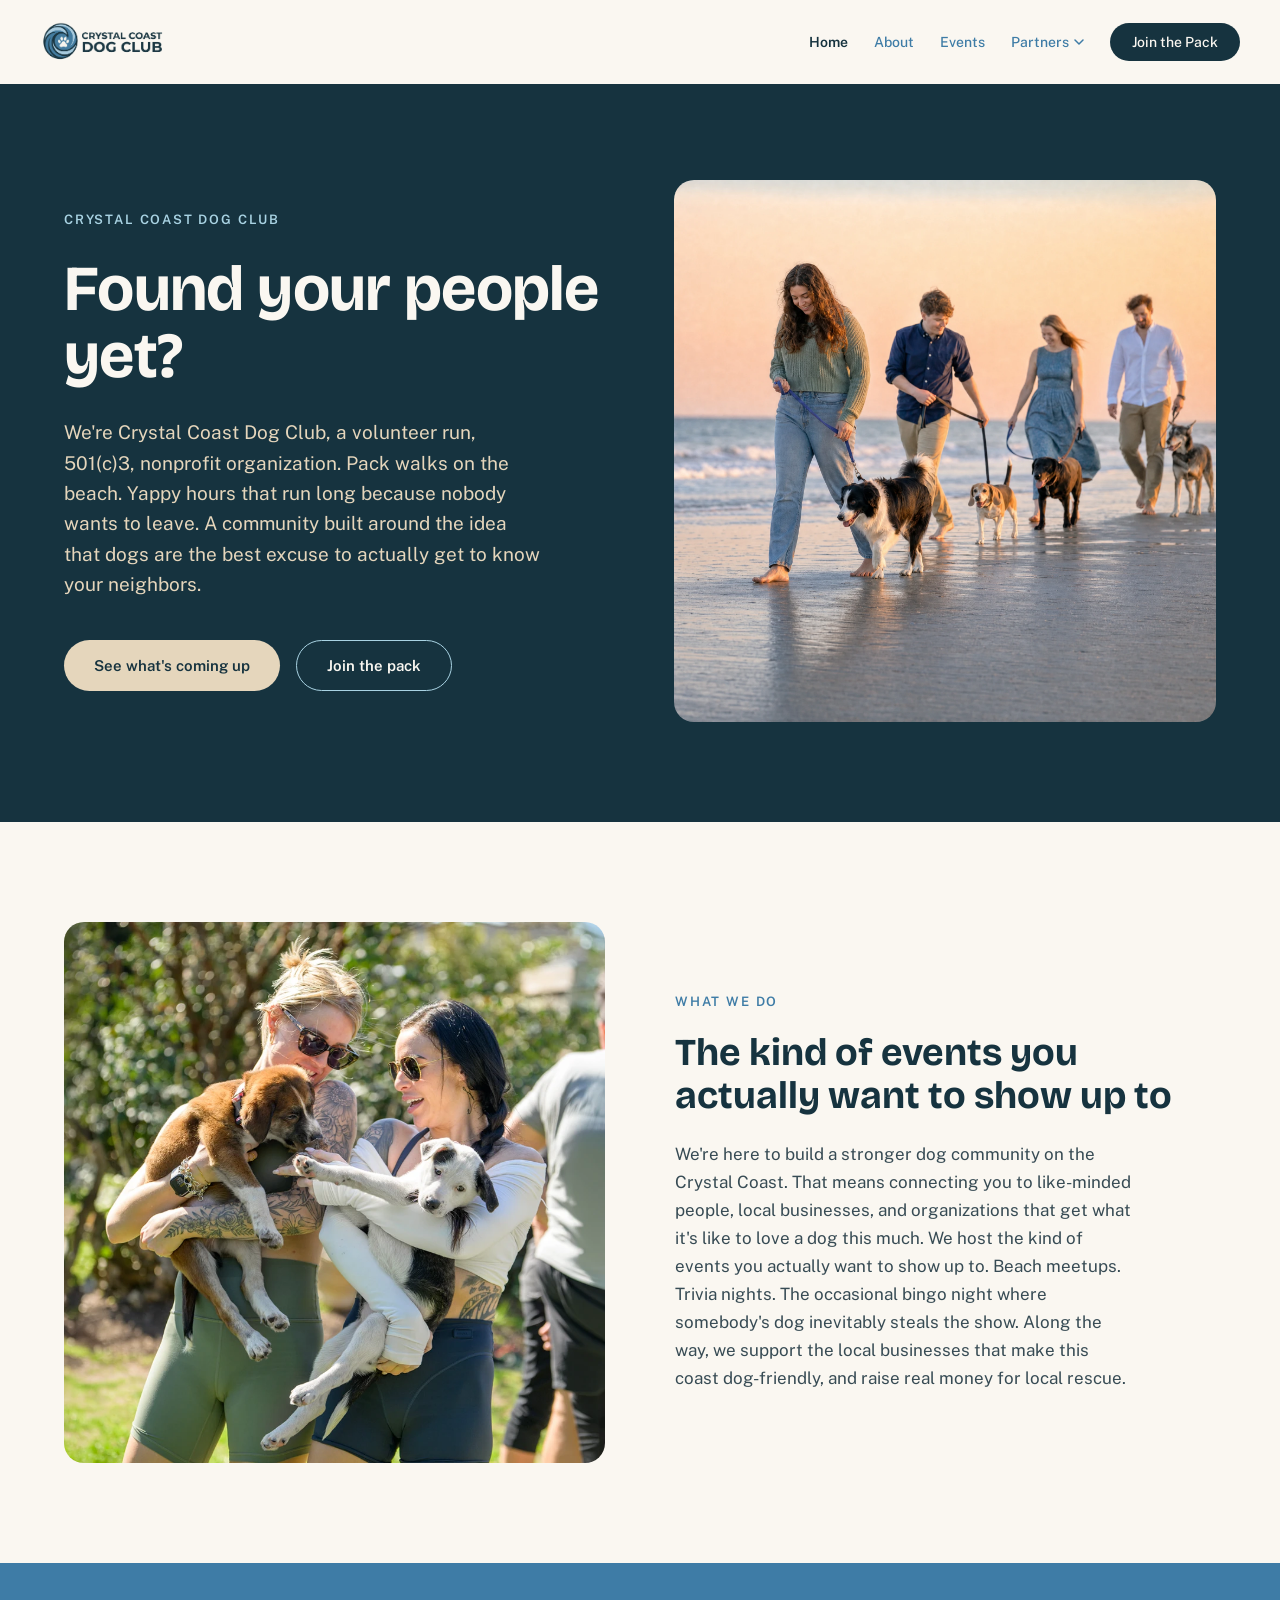
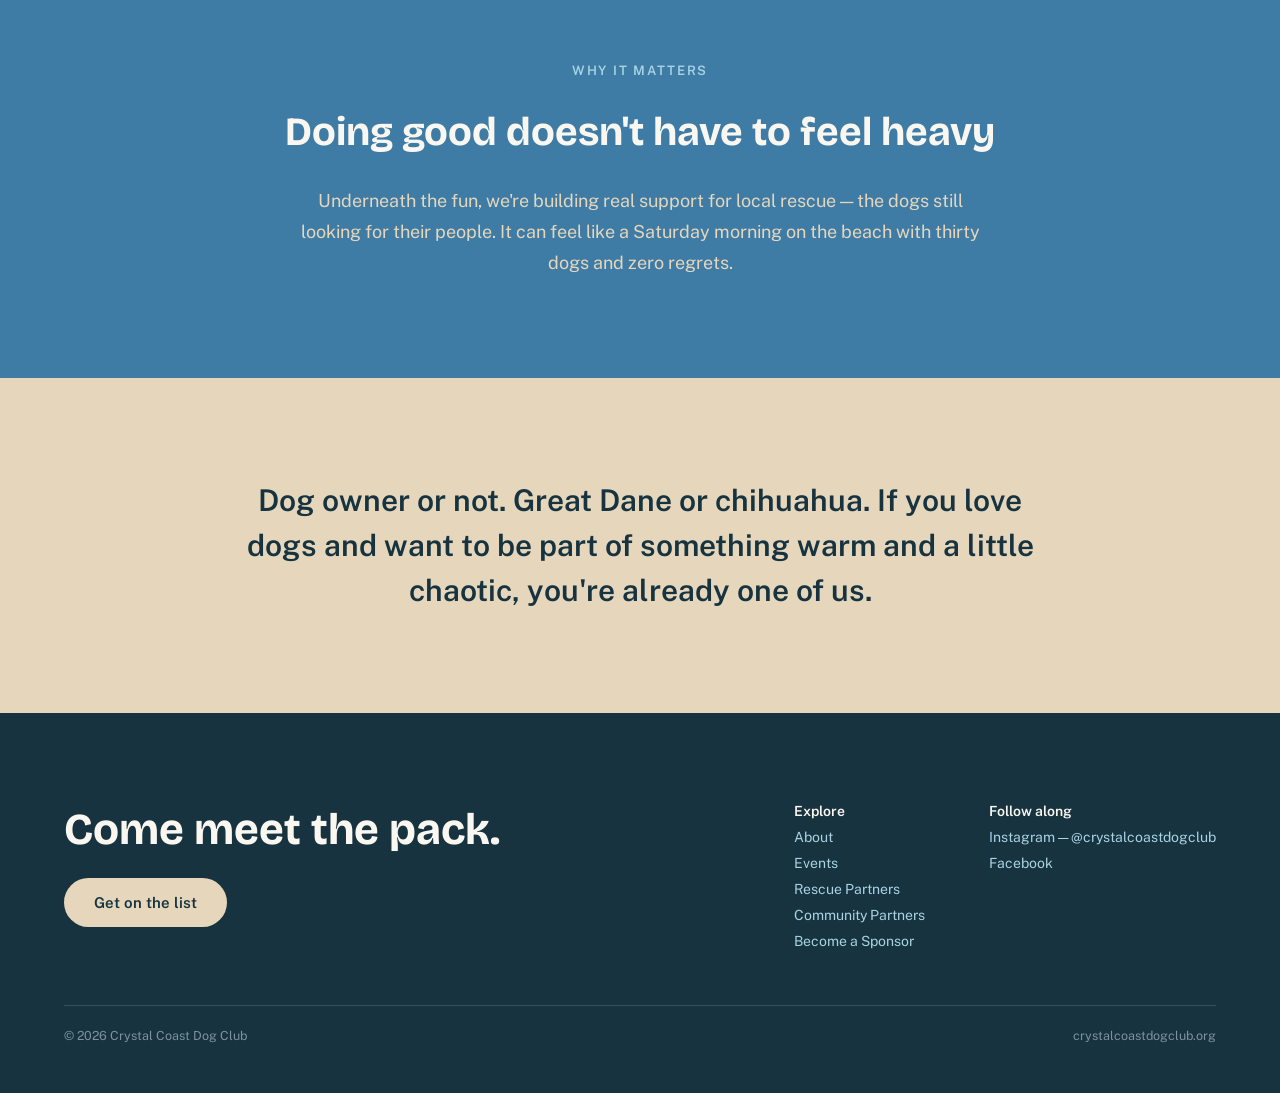
==== index.html @ 61498986 "Add real photo and logo assets Wires in the logo, hero beach walk, puppies event, Maddox on the beac" ====
<!DOCTYPE html>
<html lang="en">
<head>
<meta charset="utf-8">
<meta name="viewport" content="width=device-width, initial-scale=1">
<title>Crystal Coast Dog Club — Found your people yet?</title>
<meta name="description" content="Crystal Coast Dog Club is a volunteer-run, 501(c)3 nonprofit building community on the Crystal Coast through pack walks, yappy hours, and events that support local dog rescue.">
<link rel="preconnect" href="https://fonts.googleapis.com">
<link href="https://fonts.googleapis.com/css2?family=Bricolage+Grotesque:opsz,wght@12..96,400;12..96,500;12..96,600;12..96,700&family=Public+Sans:wght@400;500;600&display=swap" rel="stylesheet">
<link rel="stylesheet" href="css/style.css">
</head>
<body>

<header class="site-header">
  <a href="index.html" class="logo">
    <img src="assets/logo.png" alt="Crystal Coast Dog Club" style="height:40px;width:auto">
  </a>
  <nav class="nav">
    <span class="current">Home</span>
    <a href="about.html">About</a>
    <a href="events.html">Events</a>
    <div class="nav-dropdown">
      <button class="nav-dropdown-toggle" type="button">Partners
        <svg width="10" height="6" viewBox="0 0 10 6" fill="none"><path d="M1 1L5 5L9 1" stroke="#3E7CA6" stroke-width="1.5" stroke-linecap="round" stroke-linejoin="round"></path></svg>
      </button>
      <div class="nav-dropdown-menu">
        <div class="nav-dropdown-menu-inner">
          <a href="rescue-partners.html">Rescue Partners</a>
          <a href="community-partners.html">Community Partners</a>
          <a href="sponsors.html">Become a Sponsor</a>
        </div>
      </div>
    </div>
    <a href="join.html" class="btn btn-navy btn-sm">Join the Pack</a>
  </nav>
  <button class="nav-toggle" type="button" aria-label="Toggle menu" aria-expanded="false">
    <svg width="24" height="24" viewBox="0 0 24 24" fill="none"><path d="M3 6h18M3 12h18M3 18h18" stroke="#16333F" stroke-width="2" stroke-linecap="round"></path></svg>
  </button>
</header>

<section style="display:grid;grid-template-columns:1.05fr 1fr;background:var(--navy);padding:96px 64px 100px;gap:40px" class="hero-grid">
  <div style="display:flex;flex-direction:column;justify-content:center;gap:28px">
    <span class="eyebrow" style="color:var(--sky)">Crystal Coast Dog Club</span>
    <h1 style="font-weight:700;font-size:64px;line-height:1.05;color:var(--cream);letter-spacing:-0.01em">Found your people yet?</h1>
    <p style="font-size:19px;line-height:1.6;color:var(--sand);max-width:480px;margin:0">We're Crystal Coast Dog Club, a volunteer run, 501(c)3, nonprofit organization. Pack walks on the beach. Yappy hours that run long because nobody wants to leave. A community built around the idea that dogs are the best excuse to actually get to know your neighbors.</p>
    <div style="display:flex;gap:16px;margin-top:12px;flex-wrap:wrap">
      <a href="events.html" class="btn btn-sand">See what's coming up</a>
      <a href="join.html" class="btn btn-outline">Join the pack</a>
    </div>
  </div>
  <div style="border-radius:20px;overflow:hidden;min-height:420px">
    <img src="assets/hero-beach-walk.webp" alt="Pack walk on the beach at sunset" style="width:100%;height:100%;object-fit:cover;display:block">
  </div>
</section>

<section class="section grid-2" style="align-items:center">
  <div style="border-radius:20px;overflow:hidden;min-height:380px">
    <img src="assets/puppies-event.webp" alt="Volunteers holding rescue puppies at a Crystal Coast Dog Club event" style="width:100%;height:100%;object-fit:cover;display:block">
  </div>
  <div style="display:flex;flex-direction:column;gap:22px">
    <span class="eyebrow" style="color:var(--blue)">What we do</span>
    <h2 style="font-weight:700;font-size:38px;line-height:1.15;color:var(--navy)">The kind of events you actually want to show up to</h2>
    <p style="font-size:17px;line-height:1.65;max-width:460px;margin:0">We're here to build a stronger dog community on the Crystal Coast. That means connecting you to like-minded people, local businesses, and organizations that get what it's like to love a dog this much. We host the kind of events you actually want to show up to. Beach meetups. Trivia nights. The occasional bingo night where somebody's dog inevitably steals the show. Along the way, we support the local businesses that make this coast dog-friendly, and raise real money for local rescue.</p>
  </div>
</section>

<section class="section" style="background:var(--blue);display:flex;flex-direction:column;align-items:center;text-align:center;gap:30px">
  <span class="eyebrow" style="color:var(--sky)">Why it matters</span>
  <h2 style="font-weight:700;font-size:40px;line-height:1.2;color:var(--cream);max-width:760px">Doing good doesn't have to feel heavy</h2>
  <p style="font-size:18px;line-height:1.7;color:var(--sand);max-width:680px;margin:0">Underneath the fun, we're building real support for local rescue — the dogs still looking for their people. It can feel like a Saturday morning on the beach with thirty dogs and zero regrets.</p>
</section>

<section class="section" style="background:var(--sand);display:flex;justify-content:center">
  <p style="font-weight:600;font-size:30px;line-height:1.5;color:var(--navy);max-width:820px;text-align:center;margin:0">Dog owner or not. Great Dane or chihuahua. If you love dogs and want to be part of something warm and a little chaotic, you're already one of us.</p>
</section>

<footer class="site-footer">
  <div class="footer-top">
    <div class="footer-cta">
      <h2>Come meet the pack.</h2>
      <a href="join.html" class="btn btn-sand">Get on the list</a>
    </div>
    <div class="footer-links">
      <div class="footer-col">
        <span class="footer-col-title">Explore</span>
        <a href="about.html">About</a>
        <a href="events.html">Events</a>
        <a href="rescue-partners.html">Rescue Partners</a>
        <a href="community-partners.html">Community Partners</a>
        <a href="sponsors.html">Become a Sponsor</a>
      </div>
      <div class="footer-col">
        <span class="footer-col-title">Follow along</span>
        <a href="#">Instagram — @crystalcoastdogclub</a>
        <a href="#">Facebook</a>
      </div>
    </div>
  </div>
  <div class="footer-bottom">
    <span>© 2026 Crystal Coast Dog Club</span>
    <span>crystalcoastdogclub.org</span>
  </div>
</footer>

<script src="js/nav.js"></script>
</body>
</html>
---- css/style.css ----
/* Crystal Coast Dog Club — shared styles
   Palette from scraps/colorguide.txt in the source design project */

:root{
  --navy: #16333F;      /* ocean navy */
  --blue: #3E7CA6;      /* coastal blue */
  --sky: #A9D3E3;       /* sky blue */
  --sand: #E5D6BC;      /* warm sand */
  --cream: #FAF7F1;     /* sea salt cream */
  --body-text: #374B54;
  --muted-text: #7C93A0;
  --font-display: 'Bricolage Grotesque', sans-serif;
  --font-body: 'Public Sans', sans-serif;
}

*{ box-sizing: border-box; }

body{
  margin: 0;
  background: var(--cream);
  font-family: var(--font-body);
  color: var(--body-text);
}

a{ color: var(--blue); text-decoration: none; }
a:hover{ color: var(--navy); }

img{ max-width: 100%; display: block; }

h1, h2, h3{ font-family: var(--font-display); margin: 0; }

/* ---------- layout helpers ---------- */

.section{ padding: 100px 64px; }
.section-tight{ padding: 90px 64px 50px; }

.eyebrow{
  font-family: var(--font-body);
  font-size: 13px;
  font-weight: 600;
  letter-spacing: 0.14em;
  text-transform: uppercase;
}

.grid-2{ display: grid; grid-template-columns: 1fr 1fr; gap: 70px; }
.grid-3{ display: grid; grid-template-columns: repeat(3, 1fr); gap: 32px; }
.grid-4{ display: grid; grid-template-columns: repeat(4, 1fr); gap: 24px; }

.btn{
  display: inline-flex;
  align-items: center;
  justify-content: center;
  padding: 16px 30px;
  border-radius: 100px;
  font-family: var(--font-body);
  font-size: 15px;
  font-weight: 600;
  border: none;
  cursor: pointer;
  width: fit-content;
  white-space: nowrap;
}
.btn-sand{ background: var(--sand); color: var(--navy); }
.btn-navy{ background: var(--navy); color: var(--cream); }
.btn-outline{ background: transparent; color: var(--cream); border: 1.5px solid var(--sky); }
.btn-sm{ padding: 11px 22px; font-size: 14px; }

.pill{
  padding: 8px 16px;
  border-radius: 100px;
  font-size: 14px;
  display: inline-block;
}

.photo-placeholder{
  border-radius: 16px;
  overflow: hidden;
  display: flex;
  align-items: center;
  justify-content: center;
  background: repeating-linear-gradient(135deg, var(--sky), var(--sky) 14px, #93c3d9 14px, #93c3d9 28px);
  min-height: 260px;
}
.photo-placeholder span{
  font-family: ui-monospace, monospace;
  font-size: 12px;
  color: var(--navy);
  background: rgba(250,247,241,0.75);
  padding: 6px 12px;
  border-radius: 6px;
  text-align: center;
}
.photo-placeholder.tone-sand{ background: repeating-linear-gradient(135deg, var(--sand), var(--sand) 14px, #d9c5a3 14px, #d9c5a3 28px); }
.photo-placeholder.tone-blue{ background: repeating-linear-gradient(135deg, var(--blue), var(--blue) 14px, #2f6389 14px, #2f6389 28px); }
.photo-placeholder.tone-blue span{ color: var(--cream); background: rgba(22,51,63,0.55); }
.photo-placeholder.hero{ min-height: 420px; }

/* ---------- header ---------- */

.site-header{
  display: flex;
  align-items: center;
  justify-content: space-between;
  padding: 22px 40px;
  background: var(--cream);
  position: relative;
  z-index: 100;
}

.logo{
  display: flex;
  align-items: center;
}

.nav{
  display: flex;
  align-items: center;
  gap: 26px;
}
.nav a, .nav .current{
  font-size: 14px;
  font-weight: 500;
  color: var(--blue);
  white-space: nowrap;
}
.nav .current{ font-weight: 600; color: var(--navy); }
.nav a.btn-navy{ color: var(--cream); }
.nav a.btn-navy:hover{ color: var(--cream); opacity: 0.9; }

.nav-dropdown{ position: relative; }
.nav-dropdown-toggle{
  font-size: 14px;
  font-weight: 500;
  color: var(--blue);
  cursor: pointer;
  display: flex;
  align-items: center;
  gap: 5px;
  background: none;
  border: none;
  font-family: var(--font-body);
  padding: 0;
}
.nav-dropdown.is-current .nav-dropdown-toggle{ font-weight: 600; color: var(--navy); }
.nav-dropdown-menu{
  display: none;
  position: absolute;
  top: 100%;
  left: 50%;
  transform: translateX(-50%);
  padding-top: 16px;
  flex-direction: column;
  min-width: 210px;
  z-index: 50;
}
.nav-dropdown-menu-inner{
  background: #FFFFFF;
  border-radius: 12px;
  box-shadow: 0 14px 34px rgba(22,51,63,0.18);
  padding: 8px;
  display: flex;
  flex-direction: column;
}
.nav-dropdown-menu-inner a{
  padding: 10px 14px;
  border-radius: 8px;
  font-size: 14px;
  font-weight: 500;
  color: var(--navy);
  white-space: nowrap;
}
.nav-dropdown-menu-inner a:hover{ background: #FAF3E7; color: var(--navy); }

@media (min-width: 861px){
  .nav-dropdown:hover .nav-dropdown-menu{ display: flex; }
}

.nav-toggle{
  display: none;
  background: none;
  border: none;
  cursor: pointer;
  padding: 6px;
}
.nav-toggle span, .nav-toggle::before, .nav-toggle::after{ display: none; }
.nav-toggle svg{ display: block; }

/* ---------- footer ---------- */

.site-footer{
  background: var(--navy);
  padding: 90px 64px 50px;
  display: flex;
  flex-direction: column;
  gap: 56px;
}
.footer-top{
  display: flex;
  justify-content: space-between;
  align-items: flex-start;
  gap: 40px;
  flex-wrap: wrap;
}
.footer-cta{ display: flex; flex-direction: column; gap: 22px; max-width: 460px; }
.footer-cta h2{ font-size: 44px; color: var(--cream); }
.footer-links{ display: flex; gap: 64px; flex-wrap: wrap; }
.footer-col{ display: flex; flex-direction: column; gap: 10px; font-size: 14px; color: var(--sky); }
.footer-col-title{ font-weight: 600; color: var(--cream); }
.footer-col a{ color: var(--sky); }
.footer-bottom{
  border-top: 1px solid rgba(250,247,241,0.15);
  padding-top: 22px;
  display: flex;
  justify-content: space-between;
  flex-wrap: wrap;
  gap: 8px;
  font-size: 12.5px;
  color: var(--muted-text);
}

/* ---------- forms ---------- */

.form-field{
  padding: 16px 18px;
  border-radius: 100px;
  border: 1px solid rgba(22,51,63,0.2);
  font-size: 15px;
  color: var(--navy);
  background: #fff;
  font-family: var(--font-body);
  width: 100%;
}

.contact-form{
  display: flex;
  flex-direction: column;
  gap: 16px;
  background: rgba(250,247,241,0.1);
  border: 1px solid rgba(250,247,241,0.25);
  border-radius: 18px;
  padding: 36px;
  width: 100%;
  max-width: 460px;
  text-align: left;
}
.contact-form label{
  font-size: 13px;
  font-weight: 600;
  color: var(--sky);
}
.contact-form input, .contact-form textarea{
  padding: 12px 14px;
  border-radius: 8px;
  border: 1px solid rgba(250,247,241,0.3);
  background: rgba(250,247,241,0.08);
  color: var(--cream);
  font-size: 15px;
  font-family: var(--font-body);
  resize: none;
}
.field-group{ display: flex; flex-direction: column; gap: 6px; }

/* ---------- responsive ---------- */

@media (max-width: 1080px){
  .grid-3{ grid-template-columns: repeat(2, 1fr); }
  .grid-4{ grid-template-columns: repeat(2, 1fr); }
}

@media (max-width: 860px){
  .section, .section-tight{ padding-left: 32px; padding-right: 32px; }
  .site-header{ padding: 18px 24px; }
  .site-footer{ padding: 70px 24px 32px; }

  .nav{
    display: none;
    position: absolute;
    top: 100%;
    left: 0;
    right: 0;
    background: var(--cream);
    flex-direction: column;
    align-items: flex-start;
    gap: 4px;
    padding: 16px 24px 24px;
    box-shadow: 0 14px 34px rgba(22,51,63,0.14);
  }
  .nav.is-open{ display: flex; }
  .nav a, .nav .current, .nav-dropdown-toggle{ padding: 10px 0; width: 100%; }
  .nav-dropdown{ width: 100%; }
  .nav-dropdown-menu{
    display: none;
    position: static;
    transform: none;
    padding-top: 4px;
    width: 100%;
  }
  .nav-dropdown-menu.is-open{ display: flex; }
  .nav-dropdown-menu-inner{ box-shadow: none; background: rgba(22,51,63,0.04); }
  .nav .btn{ margin-top: 8px; }

  .nav-toggle{ display: flex; }

  .grid-2, .grid-3, .grid-4, .hero-grid{ grid-template-columns: 1fr !important; }
  .footer-top{ flex-direction: column; }
  .photo-placeholder.hero{ min-height: 260px; order: -1; }
}

@media (max-width: 560px){
  h1{ font-size: 38px !important; }
  .footer-cta h2, .cta-heading{ font-size: 32px !important; }
}
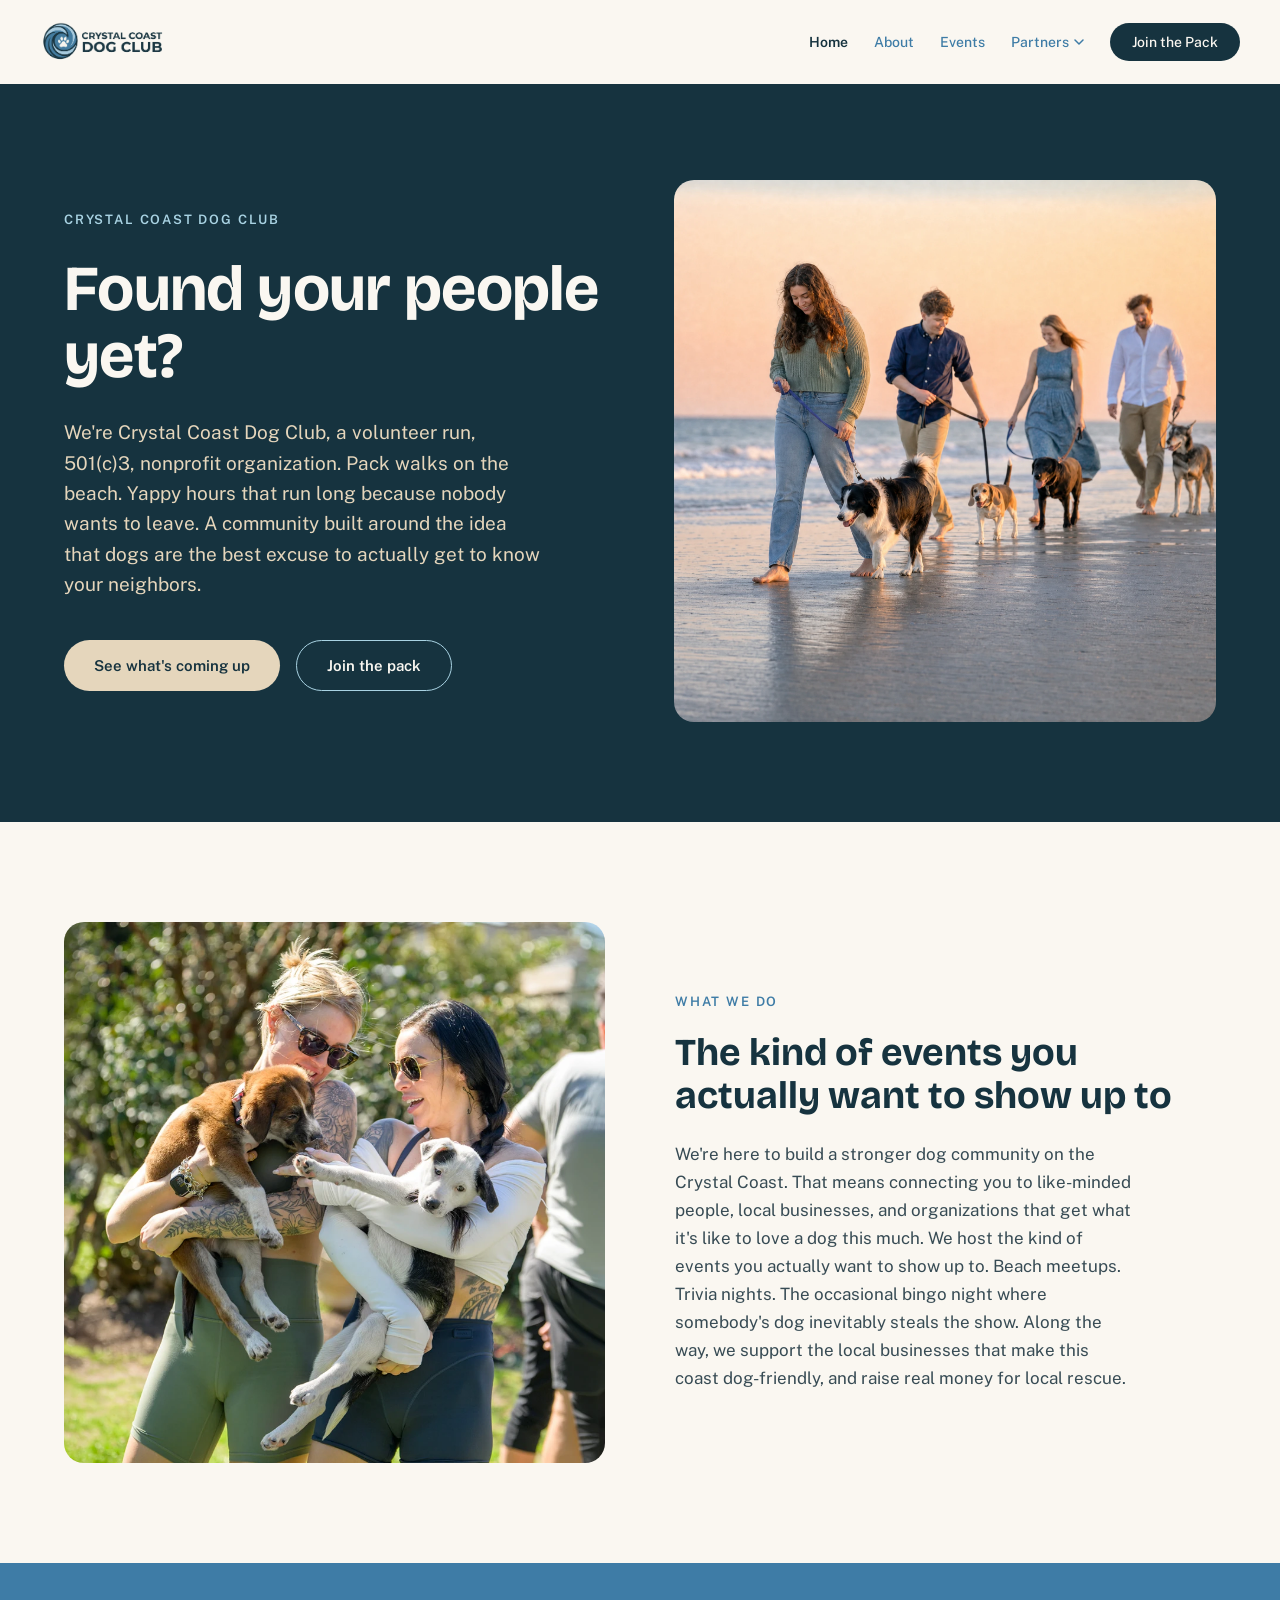
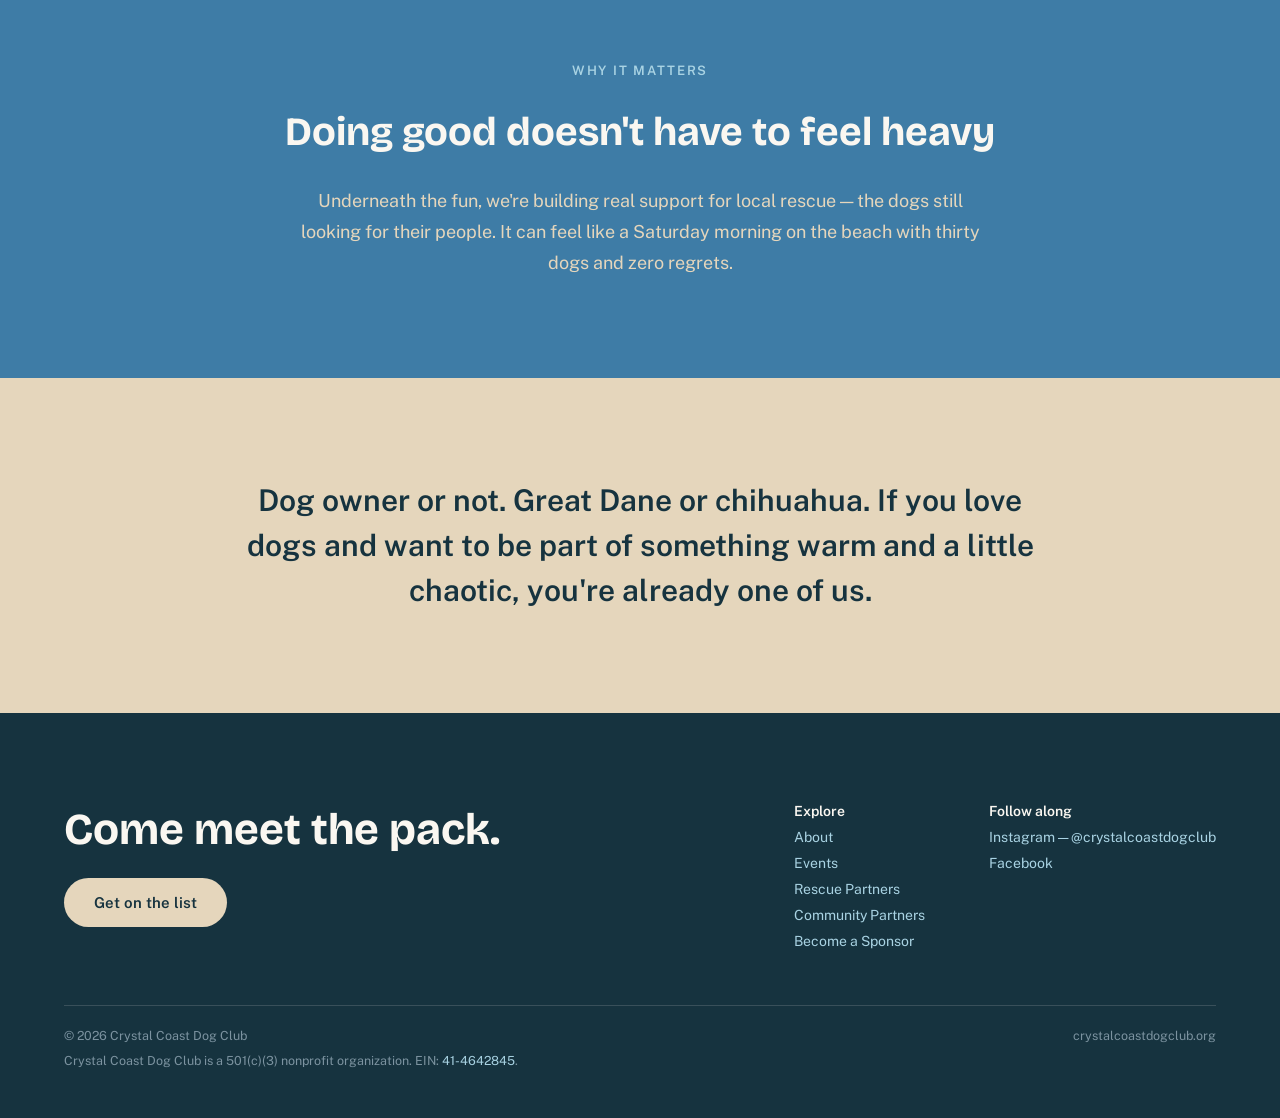
==== commit 76971545: "Add 501(c)(3) EIN disclosure to footer Pulls the footer update from the Claude Design mockup: adds a" ====
--- a/index.html
+++ b/index.html
@@ -97,8 +97,11 @@
     </div>
   </div>
   <div class="footer-bottom">
-    <span>© 2026 Crystal Coast Dog Club</span>
-    <span>crystalcoastdogclub.org</span>
+    <div class="footer-bottom-row">
+      <span>© 2026 Crystal Coast Dog Club</span>
+      <span>crystalcoastdogclub.org</span>
+    </div>
+    <span>Crystal Coast Dog Club is a 501(c)(3) nonprofit organization. EIN: <a href="https://apps.irs.gov/app/eos/" target="_blank" rel="noopener">41-4642845</a>.</span>
   </div>
 </footer>
 
--- a/css/style.css
+++ b/css/style.css
@@ -211,12 +211,18 @@
   border-top: 1px solid rgba(250,247,241,0.15);
   padding-top: 22px;
   display: flex;
+  flex-direction: column;
+  gap: 10px;
+  font-size: 12.5px;
+  color: var(--muted-text);
+}
+.footer-bottom-row{
+  display: flex;
   justify-content: space-between;
   flex-wrap: wrap;
   gap: 8px;
-  font-size: 12.5px;
-  color: var(--muted-text);
-}
+}
+.footer-bottom a{ color: var(--sky); }
 
 /* ---------- forms ---------- */
 
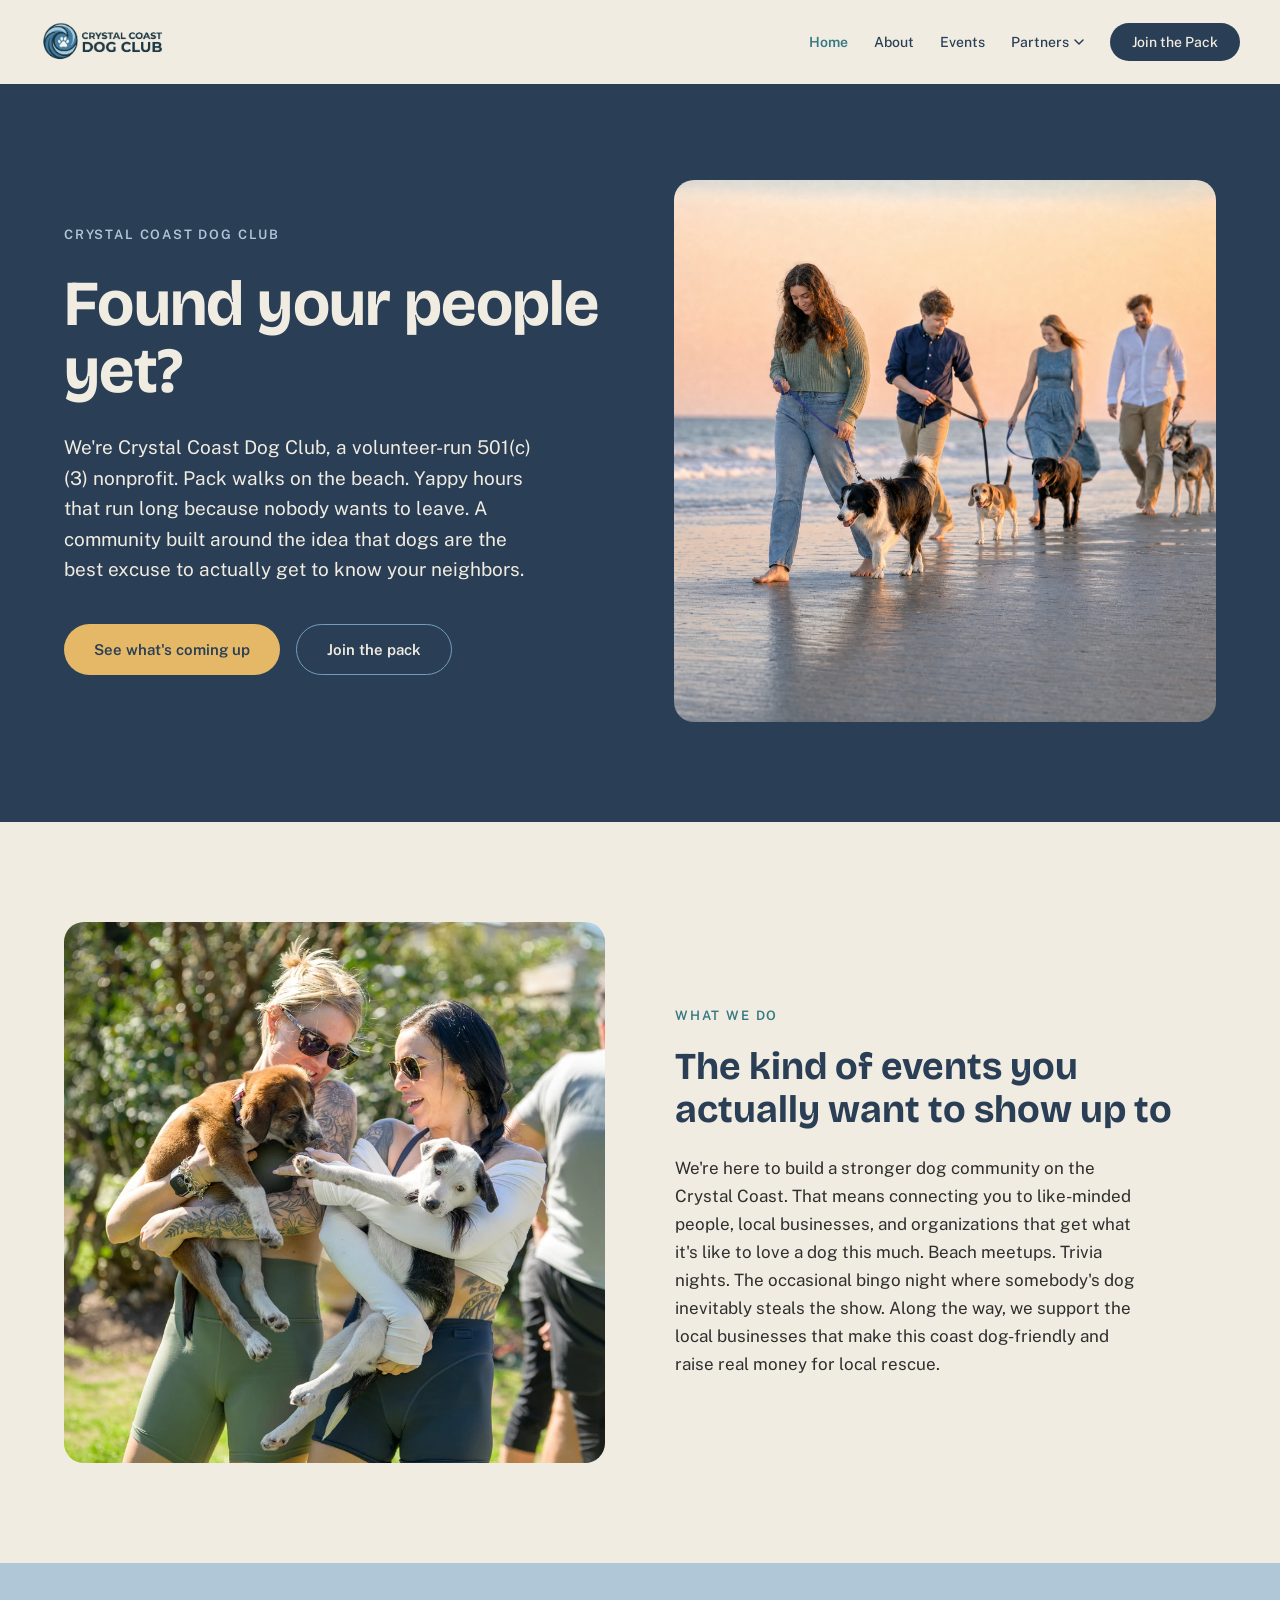
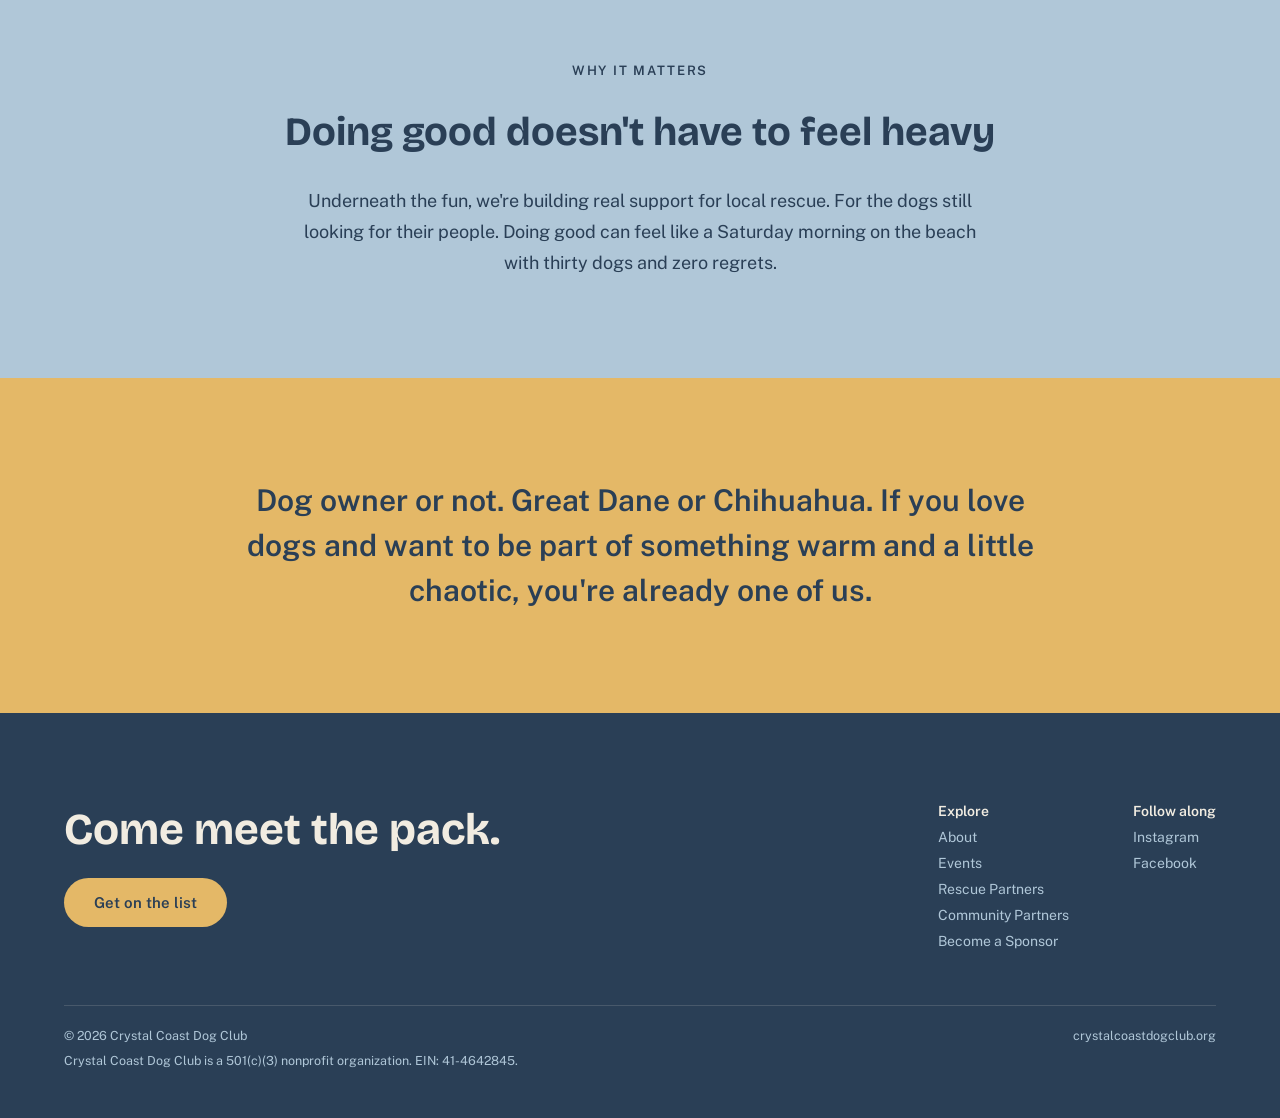
==== commit 69cc9777: "Apply Cultivating Culver color palette and clean up copy - Swap the old five-color palette for the n" ====
--- a/index.html
+++ b/index.html
@@ -3,8 +3,8 @@
 <head>
 <meta charset="utf-8">
 <meta name="viewport" content="width=device-width, initial-scale=1">
-<title>Crystal Coast Dog Club — Found your people yet?</title>
-<meta name="description" content="Crystal Coast Dog Club is a volunteer-run, 501(c)3 nonprofit building community on the Crystal Coast through pack walks, yappy hours, and events that support local dog rescue.">
+<title>Crystal Coast Dog Club | Found your people yet?</title>
+<meta name="description" content="Crystal Coast Dog Club is a volunteer-run 501(c)(3) nonprofit building community on the Crystal Coast through pack walks, yappy hours, and events that support local dog rescue.">
 <link rel="preconnect" href="https://fonts.googleapis.com">
 <link href="https://fonts.googleapis.com/css2?family=Bricolage+Grotesque:opsz,wght@12..96,400;12..96,500;12..96,600;12..96,700&family=Public+Sans:wght@400;500;600&display=swap" rel="stylesheet">
 <link rel="stylesheet" href="css/style.css">
@@ -21,7 +21,7 @@
     <a href="events.html">Events</a>
     <div class="nav-dropdown">
       <button class="nav-dropdown-toggle" type="button">Partners
-        <svg width="10" height="6" viewBox="0 0 10 6" fill="none"><path d="M1 1L5 5L9 1" stroke="#3E7CA6" stroke-width="1.5" stroke-linecap="round" stroke-linejoin="round"></path></svg>
+        <svg width="10" height="6" viewBox="0 0 10 6" fill="none"><path d="M1 1L5 5L9 1" stroke="#2A3F56" stroke-width="1.5" stroke-linecap="round" stroke-linejoin="round"></path></svg>
       </button>
       <div class="nav-dropdown-menu">
         <div class="nav-dropdown-menu-inner">
@@ -34,17 +34,17 @@
     <a href="join.html" class="btn btn-navy btn-sm">Join the Pack</a>
   </nav>
   <button class="nav-toggle" type="button" aria-label="Toggle menu" aria-expanded="false">
-    <svg width="24" height="24" viewBox="0 0 24 24" fill="none"><path d="M3 6h18M3 12h18M3 18h18" stroke="#16333F" stroke-width="2" stroke-linecap="round"></path></svg>
+    <svg width="24" height="24" viewBox="0 0 24 24" fill="none"><path d="M3 6h18M3 12h18M3 18h18" stroke="#2A3F56" stroke-width="2" stroke-linecap="round"></path></svg>
   </button>
 </header>
 
 <section style="display:grid;grid-template-columns:1.05fr 1fr;background:var(--navy);padding:96px 64px 100px;gap:40px" class="hero-grid">
   <div style="display:flex;flex-direction:column;justify-content:center;gap:28px">
-    <span class="eyebrow" style="color:var(--sky)">Crystal Coast Dog Club</span>
+    <span class="eyebrow" style="color:var(--coastal-blue)">Crystal Coast Dog Club</span>
     <h1 style="font-weight:700;font-size:64px;line-height:1.05;color:var(--cream);letter-spacing:-0.01em">Found your people yet?</h1>
-    <p style="font-size:19px;line-height:1.6;color:var(--sand);max-width:480px;margin:0">We're Crystal Coast Dog Club, a volunteer run, 501(c)3, nonprofit organization. Pack walks on the beach. Yappy hours that run long because nobody wants to leave. A community built around the idea that dogs are the best excuse to actually get to know your neighbors.</p>
+    <p style="font-size:19px;line-height:1.6;color:var(--cream);max-width:480px;margin:0">We're Crystal Coast Dog Club, a volunteer-run 501(c)(3) nonprofit. Pack walks on the beach. Yappy hours that run long because nobody wants to leave. A community built around the idea that dogs are the best excuse to actually get to know your neighbors.</p>
     <div style="display:flex;gap:16px;margin-top:12px;flex-wrap:wrap">
-      <a href="events.html" class="btn btn-sand">See what's coming up</a>
+      <a href="events.html" class="btn btn-accent">See what's coming up</a>
       <a href="join.html" class="btn btn-outline">Join the pack</a>
     </div>
   </div>
@@ -58,27 +58,27 @@
     <img src="assets/puppies-event.webp" alt="Volunteers holding rescue puppies at a Crystal Coast Dog Club event" style="width:100%;height:100%;object-fit:cover;display:block">
   </div>
   <div style="display:flex;flex-direction:column;gap:22px">
-    <span class="eyebrow" style="color:var(--blue)">What we do</span>
+    <span class="eyebrow" style="color:var(--teal)">What we do</span>
     <h2 style="font-weight:700;font-size:38px;line-height:1.15;color:var(--navy)">The kind of events you actually want to show up to</h2>
-    <p style="font-size:17px;line-height:1.65;max-width:460px;margin:0">We're here to build a stronger dog community on the Crystal Coast. That means connecting you to like-minded people, local businesses, and organizations that get what it's like to love a dog this much. We host the kind of events you actually want to show up to. Beach meetups. Trivia nights. The occasional bingo night where somebody's dog inevitably steals the show. Along the way, we support the local businesses that make this coast dog-friendly, and raise real money for local rescue.</p>
+    <p style="font-size:17px;line-height:1.65;max-width:460px;margin:0">We're here to build a stronger dog community on the Crystal Coast. That means connecting you to like-minded people, local businesses, and organizations that get what it's like to love a dog this much. Beach meetups. Trivia nights. The occasional bingo night where somebody's dog inevitably steals the show. Along the way, we support the local businesses that make this coast dog-friendly and raise real money for local rescue.</p>
   </div>
 </section>
 
-<section class="section" style="background:var(--blue);display:flex;flex-direction:column;align-items:center;text-align:center;gap:30px">
-  <span class="eyebrow" style="color:var(--sky)">Why it matters</span>
-  <h2 style="font-weight:700;font-size:40px;line-height:1.2;color:var(--cream);max-width:760px">Doing good doesn't have to feel heavy</h2>
-  <p style="font-size:18px;line-height:1.7;color:var(--sand);max-width:680px;margin:0">Underneath the fun, we're building real support for local rescue — the dogs still looking for their people. It can feel like a Saturday morning on the beach with thirty dogs and zero regrets.</p>
+<section class="section" style="background:var(--coastal-blue);display:flex;flex-direction:column;align-items:center;text-align:center;gap:30px">
+  <span class="eyebrow" style="color:var(--navy)">Why it matters</span>
+  <h2 style="font-weight:700;font-size:40px;line-height:1.2;color:var(--navy);max-width:760px">Doing good doesn't have to feel heavy</h2>
+  <p style="font-size:18px;line-height:1.7;color:var(--navy);max-width:680px;margin:0">Underneath the fun, we're building real support for local rescue. For the dogs still looking for their people. Doing good can feel like a Saturday morning on the beach with thirty dogs and zero regrets.</p>
 </section>
 
-<section class="section" style="background:var(--sand);display:flex;justify-content:center">
-  <p style="font-weight:600;font-size:30px;line-height:1.5;color:var(--navy);max-width:820px;text-align:center;margin:0">Dog owner or not. Great Dane or chihuahua. If you love dogs and want to be part of something warm and a little chaotic, you're already one of us.</p>
+<section class="section" style="background:var(--sunshine);display:flex;justify-content:center">
+  <p style="font-weight:600;font-size:30px;line-height:1.5;color:var(--navy);max-width:820px;text-align:center;margin:0">Dog owner or not. Great Dane or Chihuahua. If you love dogs and want to be part of something warm and a little chaotic, you're already one of us.</p>
 </section>
 
 <footer class="site-footer">
   <div class="footer-top">
     <div class="footer-cta">
       <h2>Come meet the pack.</h2>
-      <a href="join.html" class="btn btn-sand">Get on the list</a>
+      <a href="join.html" class="btn btn-accent">Get on the list</a>
     </div>
     <div class="footer-links">
       <div class="footer-col">
@@ -91,8 +91,8 @@
       </div>
       <div class="footer-col">
         <span class="footer-col-title">Follow along</span>
-        <a href="#">Instagram — @crystalcoastdogclub</a>
-        <a href="#">Facebook</a>
+        <a href="https://www.instagram.com/crystalcoastdogclub" target="_blank" rel="noopener">Instagram</a>
+        <a href="https://www.facebook.com/crystalcoastdogclub" target="_blank" rel="noopener">Facebook</a>
       </div>
     </div>
   </div>
--- a/css/style.css
+++ b/css/style.css
@@ -1,14 +1,17 @@
-/* Crystal Coast Dog Club — shared styles
-   Palette from scraps/colorguide.txt in the source design project */
+/* Crystal Coast Dog Club | shared styles
+   Palette: Cultivating Culver brand suite (2026). See the CCDC Color Palette Guide. */
 
 :root{
-  --navy: #16333F;      /* ocean navy */
-  --blue: #3E7CA6;      /* coastal blue */
-  --sky: #A9D3E3;       /* sky blue */
-  --sand: #E5D6BC;      /* warm sand */
-  --cream: #FAF7F1;     /* sea salt cream */
-  --body-text: #374B54;
-  --muted-text: #7C93A0;
+  --navy: #2A3F56;          /* Navy: loyalty and commitment */
+  --cream: #F1ECE1;         /* Seashell cream: warmth and inclusivity */
+  --coastal-blue: #B0C7D8;  /* Coastal blue: peace and trust */
+  --dark-ocean: #749DBD;    /* Dark ocean */
+  --teal: #367982;          /* Ocean teal: compassion and growth */
+  --sunshine: #E4B867;      /* Sunshine orange: joy and optimism */
+  --coral: #DD9C6F;         /* Coastal coral: love and connection */
+  --taupe: #A89379;         /* Sandy taupe: stability and belonging */
+  --charcoal: #2E2E2E;      /* Charcoal: strength and timelessness */
+  --body-text: var(--charcoal);
   --font-display: 'Bricolage Grotesque', sans-serif;
   --font-body: 'Public Sans', sans-serif;
 }
@@ -22,7 +25,7 @@
   color: var(--body-text);
 }
 
-a{ color: var(--blue); text-decoration: none; }
+a{ color: var(--teal); text-decoration: none; }
 a:hover{ color: var(--navy); }
 
 img{ max-width: 100%; display: block; }
@@ -60,9 +63,10 @@
   width: fit-content;
   white-space: nowrap;
 }
-.btn-sand{ background: var(--sand); color: var(--navy); }
+.btn-accent{ background: var(--sunshine); color: var(--navy); }
 .btn-navy{ background: var(--navy); color: var(--cream); }
-.btn-outline{ background: transparent; color: var(--cream); border: 1.5px solid var(--sky); }
+.btn-outline{ background: transparent; color: var(--cream); border: 1.5px solid var(--dark-ocean); }
+.btn-outline:hover{ color: var(--cream); border-color: var(--cream); }
 .btn-sm{ padding: 11px 22px; font-size: 14px; }
 
 .pill{
@@ -78,21 +82,21 @@
   display: flex;
   align-items: center;
   justify-content: center;
-  background: repeating-linear-gradient(135deg, var(--sky), var(--sky) 14px, #93c3d9 14px, #93c3d9 28px);
+  background: repeating-linear-gradient(135deg, var(--coastal-blue), var(--coastal-blue) 14px, var(--dark-ocean) 14px, var(--dark-ocean) 28px);
   min-height: 260px;
 }
 .photo-placeholder span{
   font-family: ui-monospace, monospace;
   font-size: 12px;
   color: var(--navy);
-  background: rgba(250,247,241,0.75);
+  background: rgba(241,236,225,0.75);
   padding: 6px 12px;
   border-radius: 6px;
   text-align: center;
 }
-.photo-placeholder.tone-sand{ background: repeating-linear-gradient(135deg, var(--sand), var(--sand) 14px, #d9c5a3 14px, #d9c5a3 28px); }
-.photo-placeholder.tone-blue{ background: repeating-linear-gradient(135deg, var(--blue), var(--blue) 14px, #2f6389 14px, #2f6389 28px); }
-.photo-placeholder.tone-blue span{ color: var(--cream); background: rgba(22,51,63,0.55); }
+.photo-placeholder.tone-warm{ background: repeating-linear-gradient(135deg, var(--sunshine), var(--sunshine) 14px, var(--coral) 14px, var(--coral) 28px); }
+.photo-placeholder.tone-teal{ background: repeating-linear-gradient(135deg, var(--teal), var(--teal) 14px, var(--navy) 14px, var(--navy) 28px); }
+.photo-placeholder.tone-teal span{ color: var(--cream); background: rgba(42,63,86,0.55); }
 .photo-placeholder.hero{ min-height: 420px; }
 
 /* ---------- header ---------- */
@@ -120,10 +124,10 @@
 .nav a, .nav .current{
   font-size: 14px;
   font-weight: 500;
-  color: var(--blue);
+  color: var(--navy);
   white-space: nowrap;
 }
-.nav .current{ font-weight: 600; color: var(--navy); }
+.nav .current{ font-weight: 600; color: var(--teal); }
 .nav a.btn-navy{ color: var(--cream); }
 .nav a.btn-navy:hover{ color: var(--cream); opacity: 0.9; }
 
@@ -131,7 +135,7 @@
 .nav-dropdown-toggle{
   font-size: 14px;
   font-weight: 500;
-  color: var(--blue);
+  color: var(--navy);
   cursor: pointer;
   display: flex;
   align-items: center;
@@ -141,7 +145,7 @@
   font-family: var(--font-body);
   padding: 0;
 }
-.nav-dropdown.is-current .nav-dropdown-toggle{ font-weight: 600; color: var(--navy); }
+.nav-dropdown.is-current .nav-dropdown-toggle{ font-weight: 600; color: var(--teal); }
 .nav-dropdown-menu{
   display: none;
   position: absolute;
@@ -156,7 +160,7 @@
 .nav-dropdown-menu-inner{
   background: #FFFFFF;
   border-radius: 12px;
-  box-shadow: 0 14px 34px rgba(22,51,63,0.18);
+  box-shadow: 0 14px 34px rgba(42,63,86,0.18);
   padding: 8px;
   display: flex;
   flex-direction: column;
@@ -169,7 +173,7 @@
   color: var(--navy);
   white-space: nowrap;
 }
-.nav-dropdown-menu-inner a:hover{ background: #FAF3E7; color: var(--navy); }
+.nav-dropdown-menu-inner a:hover{ background: var(--cream); color: var(--teal); }
 
 @media (min-width: 861px){
   .nav-dropdown:hover .nav-dropdown-menu{ display: flex; }
@@ -204,17 +208,18 @@
 .footer-cta{ display: flex; flex-direction: column; gap: 22px; max-width: 460px; }
 .footer-cta h2{ font-size: 44px; color: var(--cream); }
 .footer-links{ display: flex; gap: 64px; flex-wrap: wrap; }
-.footer-col{ display: flex; flex-direction: column; gap: 10px; font-size: 14px; color: var(--sky); }
+.footer-col{ display: flex; flex-direction: column; gap: 10px; font-size: 14px; color: var(--coastal-blue); }
 .footer-col-title{ font-weight: 600; color: var(--cream); }
-.footer-col a{ color: var(--sky); }
+.footer-col a{ color: var(--coastal-blue); }
+.footer-col a:hover, .footer-bottom a:hover{ color: var(--cream); }
 .footer-bottom{
-  border-top: 1px solid rgba(250,247,241,0.15);
+  border-top: 1px solid rgba(241,236,225,0.15);
   padding-top: 22px;
   display: flex;
   flex-direction: column;
   gap: 10px;
   font-size: 12.5px;
-  color: var(--muted-text);
+  color: var(--coastal-blue);
 }
 .footer-bottom-row{
   display: flex;
@@ -222,14 +227,14 @@
   flex-wrap: wrap;
   gap: 8px;
 }
-.footer-bottom a{ color: var(--sky); }
+.footer-bottom a{ color: var(--coastal-blue); }
 
 /* ---------- forms ---------- */
 
 .form-field{
   padding: 16px 18px;
   border-radius: 100px;
-  border: 1px solid rgba(22,51,63,0.2);
+  border: 1px solid rgba(42,63,86,0.2);
   font-size: 15px;
   color: var(--navy);
   background: #fff;
@@ -241,8 +246,7 @@
   display: flex;
   flex-direction: column;
   gap: 16px;
-  background: rgba(250,247,241,0.1);
-  border: 1px solid rgba(250,247,241,0.25);
+  background: var(--cream);
   border-radius: 18px;
   padding: 36px;
   width: 100%;
@@ -252,14 +256,14 @@
 .contact-form label{
   font-size: 13px;
   font-weight: 600;
-  color: var(--sky);
+  color: var(--navy);
 }
 .contact-form input, .contact-form textarea{
   padding: 12px 14px;
   border-radius: 8px;
-  border: 1px solid rgba(250,247,241,0.3);
-  background: rgba(250,247,241,0.08);
-  color: var(--cream);
+  border: 1px solid rgba(42,63,86,0.2);
+  background: #FFFFFF;
+  color: var(--charcoal);
   font-size: 15px;
   font-family: var(--font-body);
   resize: none;
@@ -289,7 +293,7 @@
     align-items: flex-start;
     gap: 4px;
     padding: 16px 24px 24px;
-    box-shadow: 0 14px 34px rgba(22,51,63,0.14);
+    box-shadow: 0 14px 34px rgba(42,63,86,0.14);
   }
   .nav.is-open{ display: flex; }
   .nav a, .nav .current, .nav-dropdown-toggle{ padding: 10px 0; width: 100%; }
@@ -302,7 +306,7 @@
     width: 100%;
   }
   .nav-dropdown-menu.is-open{ display: flex; }
-  .nav-dropdown-menu-inner{ box-shadow: none; background: rgba(22,51,63,0.04); }
+  .nav-dropdown-menu-inner{ box-shadow: none; background: rgba(42,63,86,0.04); }
   .nav .btn{ margin-top: 8px; }
 
   .nav-toggle{ display: flex; }
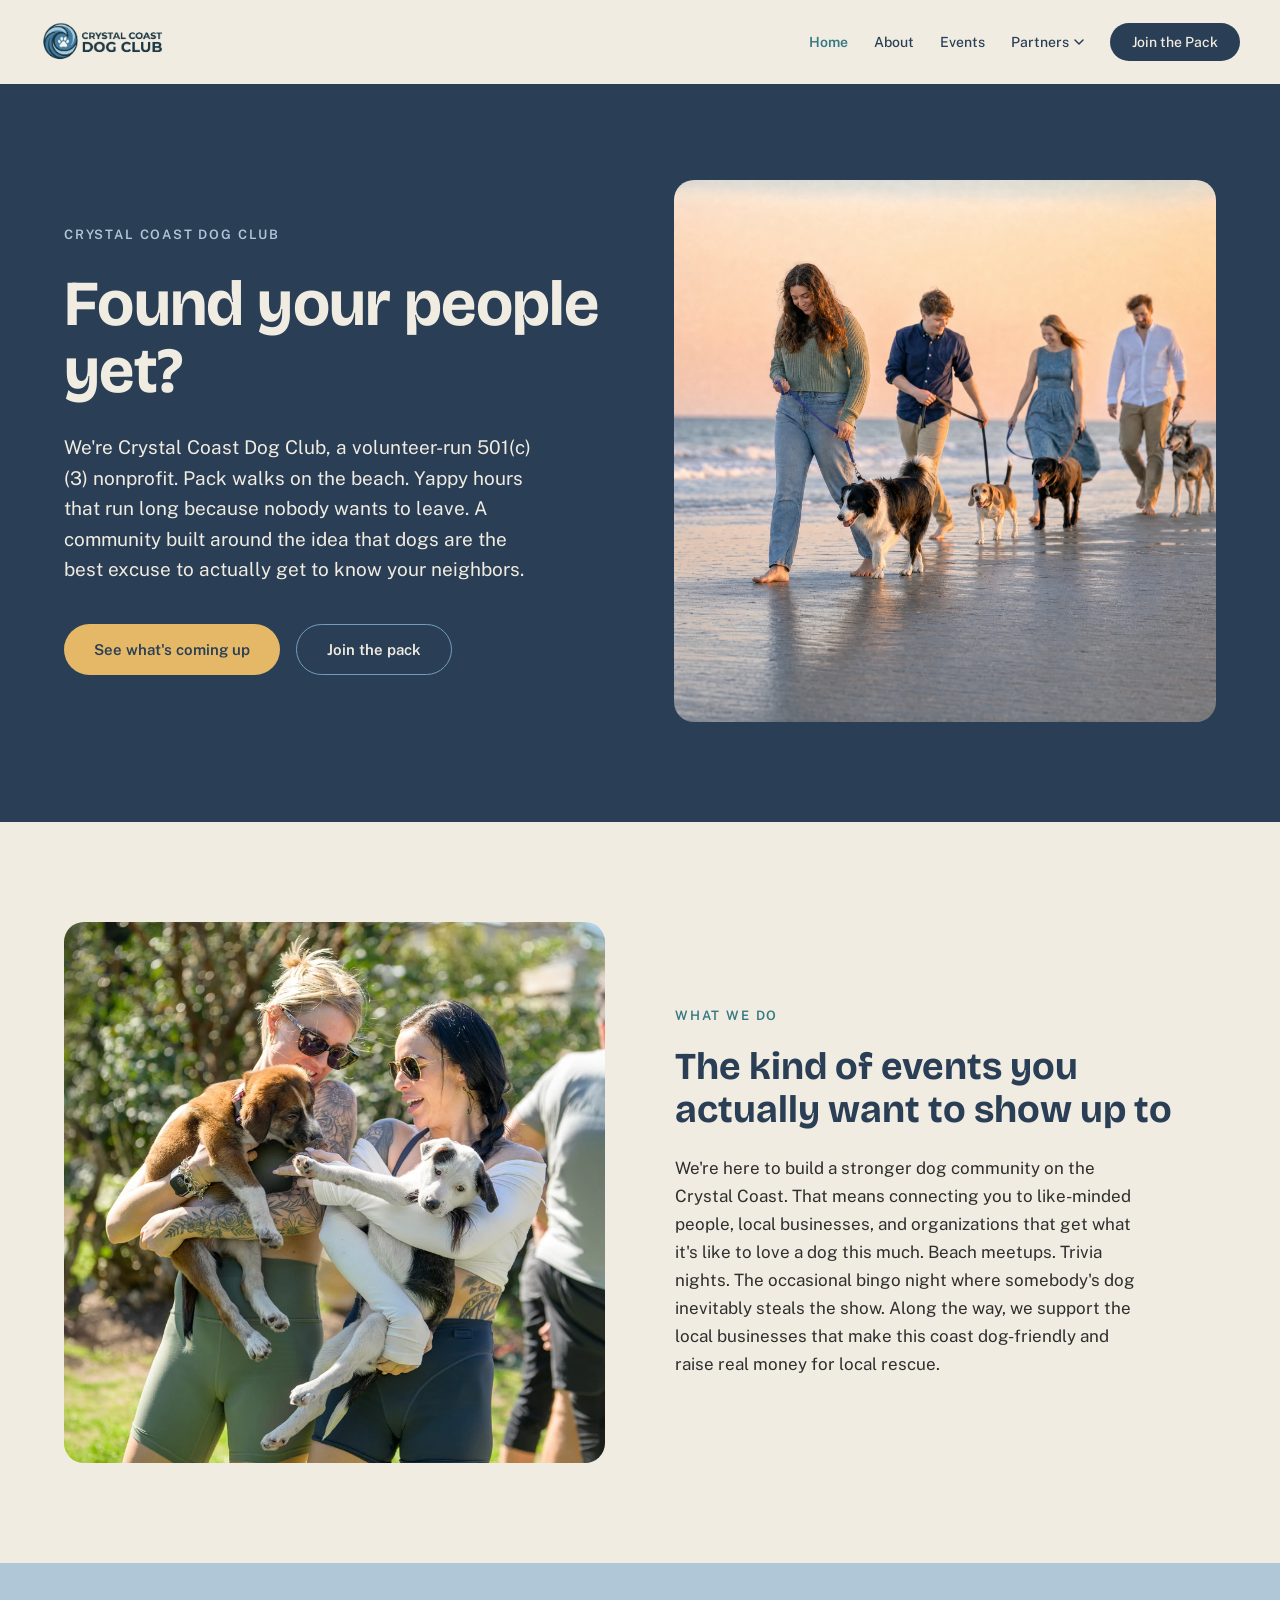
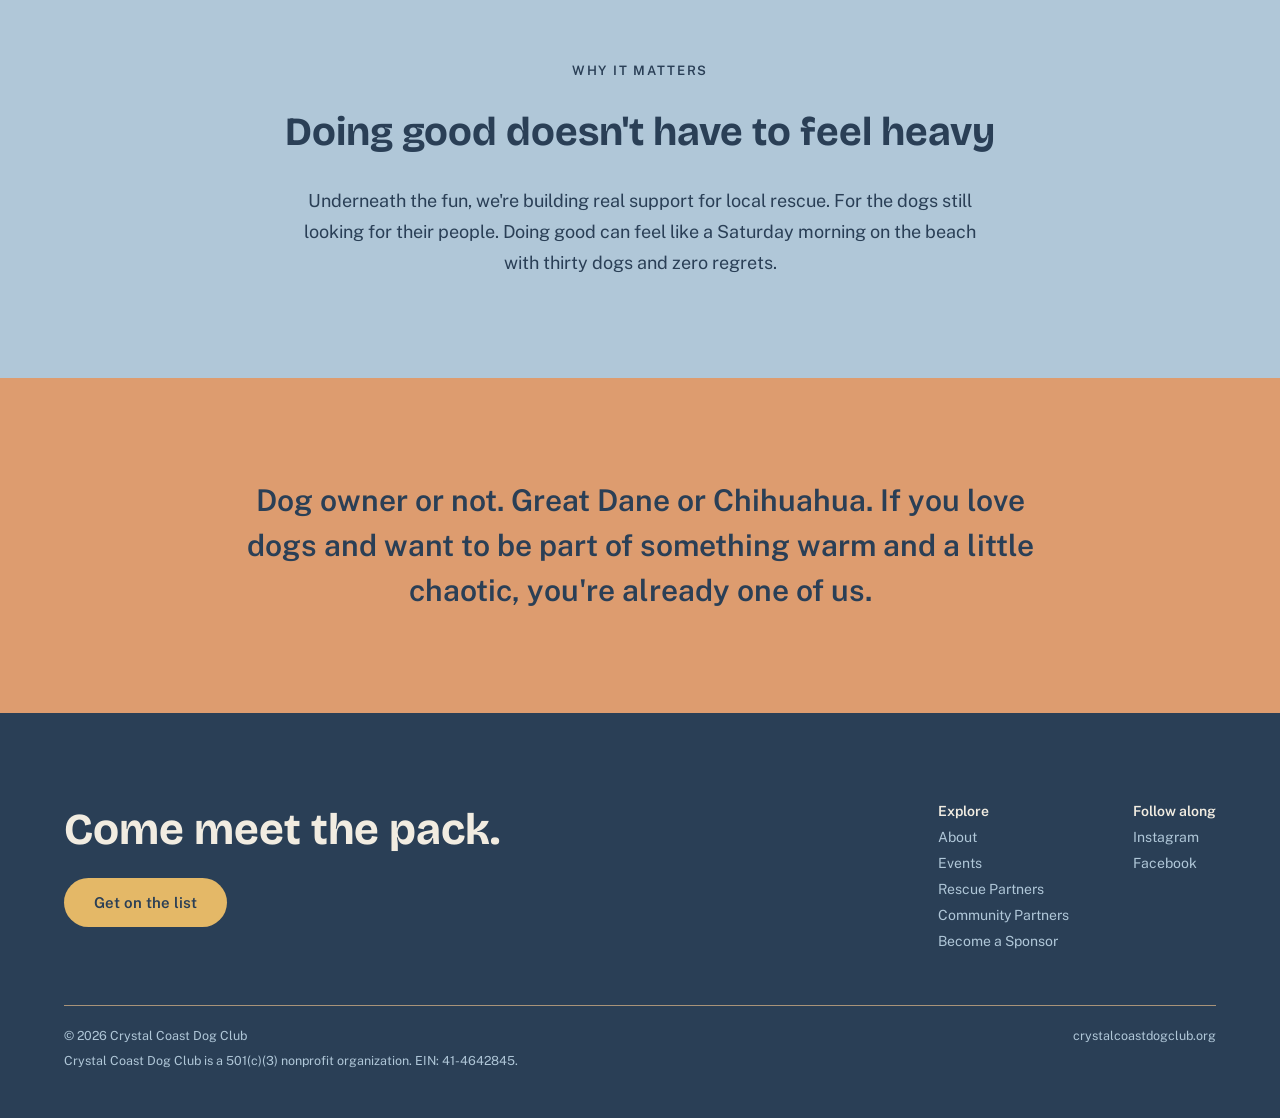
==== commit b39c7790: "Bring coral, teal, and taupe into the site - Coral for quote and CTA blocks (Home, About, Community " ====
--- a/index.html
+++ b/index.html
@@ -70,7 +70,7 @@
   <p style="font-size:18px;line-height:1.7;color:var(--navy);max-width:680px;margin:0">Underneath the fun, we're building real support for local rescue. For the dogs still looking for their people. Doing good can feel like a Saturday morning on the beach with thirty dogs and zero regrets.</p>
 </section>
 
-<section class="section" style="background:var(--sunshine);display:flex;justify-content:center">
+<section class="section" style="background:var(--coral);display:flex;justify-content:center">
   <p style="font-weight:600;font-size:30px;line-height:1.5;color:var(--navy);max-width:820px;text-align:center;margin:0">Dog owner or not. Great Dane or Chihuahua. If you love dogs and want to be part of something warm and a little chaotic, you're already one of us.</p>
 </section>
 
--- a/css/style.css
+++ b/css/style.css
@@ -160,6 +160,7 @@
 .nav-dropdown-menu-inner{
   background: #FFFFFF;
   border-radius: 12px;
+  border: 1px solid var(--taupe);
   box-shadow: 0 14px 34px rgba(42,63,86,0.18);
   padding: 8px;
   display: flex;
@@ -213,7 +214,7 @@
 .footer-col a{ color: var(--coastal-blue); }
 .footer-col a:hover, .footer-bottom a:hover{ color: var(--cream); }
 .footer-bottom{
-  border-top: 1px solid rgba(241,236,225,0.15);
+  border-top: 1px solid var(--taupe);
   padding-top: 22px;
   display: flex;
   flex-direction: column;
@@ -234,7 +235,7 @@
 .form-field{
   padding: 16px 18px;
   border-radius: 100px;
-  border: 1px solid rgba(42,63,86,0.2);
+  border: 1px solid var(--taupe);
   font-size: 15px;
   color: var(--navy);
   background: #fff;
@@ -261,7 +262,7 @@
 .contact-form input, .contact-form textarea{
   padding: 12px 14px;
   border-radius: 8px;
-  border: 1px solid rgba(42,63,86,0.2);
+  border: 1px solid var(--taupe);
   background: #FFFFFF;
   color: var(--charcoal);
   font-size: 15px;
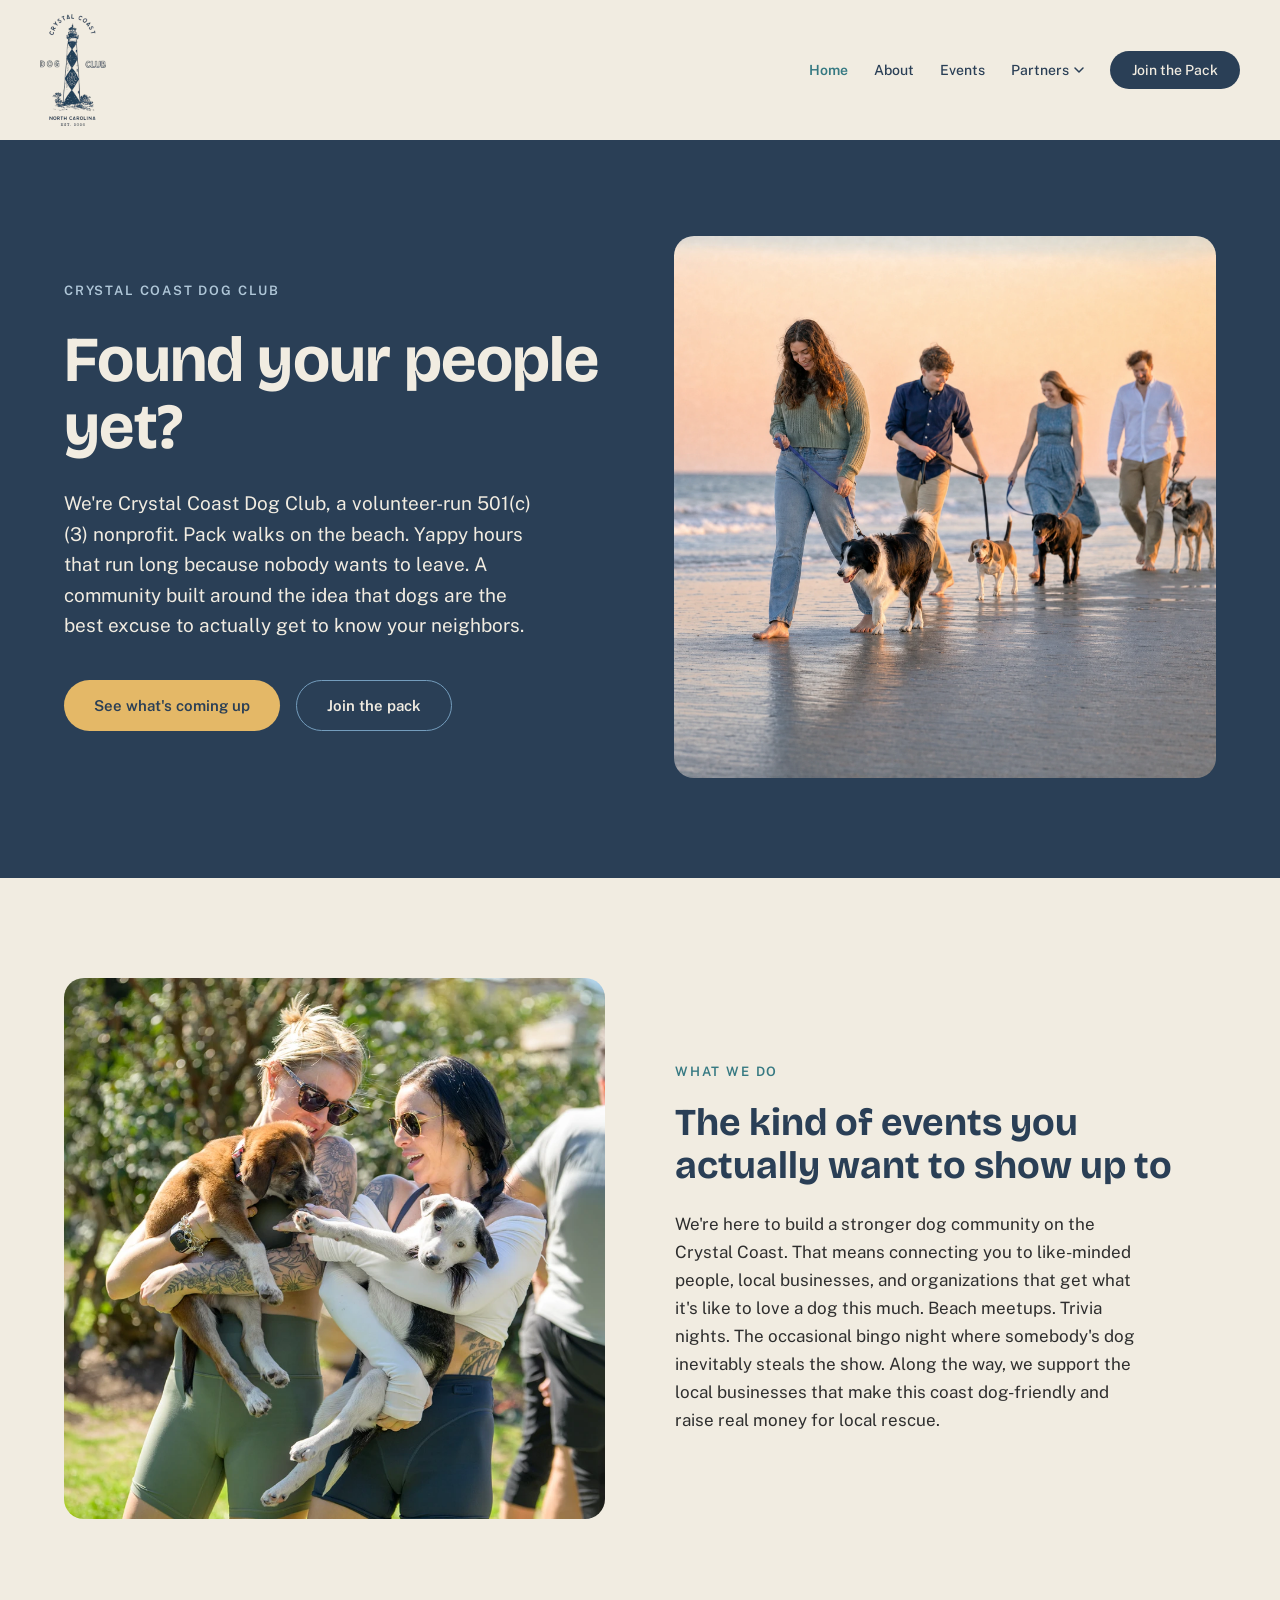
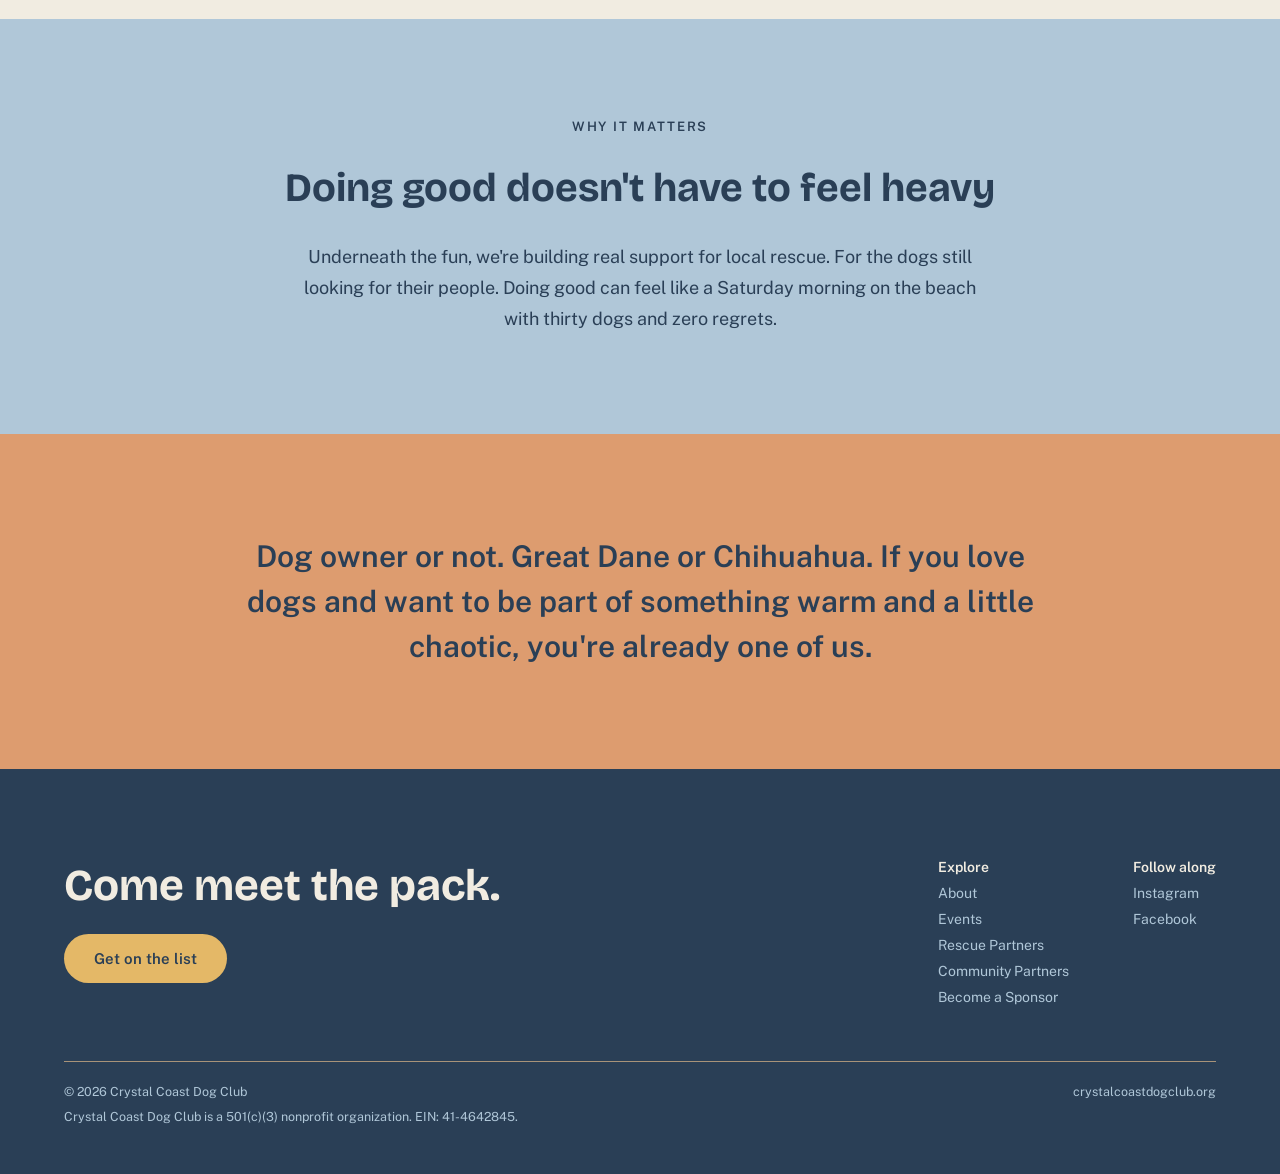
==== commit 202b168a: "Use temporary lighthouse logo in the header Co-Authored-By: Claude Opus 5.5 <noreply@anthropic.com> " ====
--- a/index.html
+++ b/index.html
@@ -13,7 +13,7 @@
 
 <header class="site-header">
   <a href="index.html" class="logo">
-    <img src="assets/logo.png" alt="Crystal Coast Dog Club" style="height:40px;width:auto">
+    <img src="assets/logo-lighthouse.png" alt="Crystal Coast Dog Club" class="logo-img">
   </a>
   <nav class="nav">
     <span class="current">Home</span>
--- a/css/style.css
+++ b/css/style.css
@@ -105,7 +105,7 @@
   display: flex;
   align-items: center;
   justify-content: space-between;
-  padding: 22px 40px;
+  padding: 14px 40px;
   background: var(--cream);
   position: relative;
   z-index: 100;
@@ -321,3 +321,11 @@
   h1{ font-size: 38px !important; }
   .footer-cta h2, .cta-heading{ font-size: 32px !important; }
 }
+
+/* ---------- linked names ---------- */
+.name-link{ color: inherit; }
+.name-link:hover{ color: var(--teal); text-decoration: underline; }
+
+/* ---------- header logo (temporary lighthouse lockup) ---------- */
+.logo-img{ height: 112px; width: auto; display: block; }
+@media (max-width: 860px){ .logo-img{ height: 76px; } }
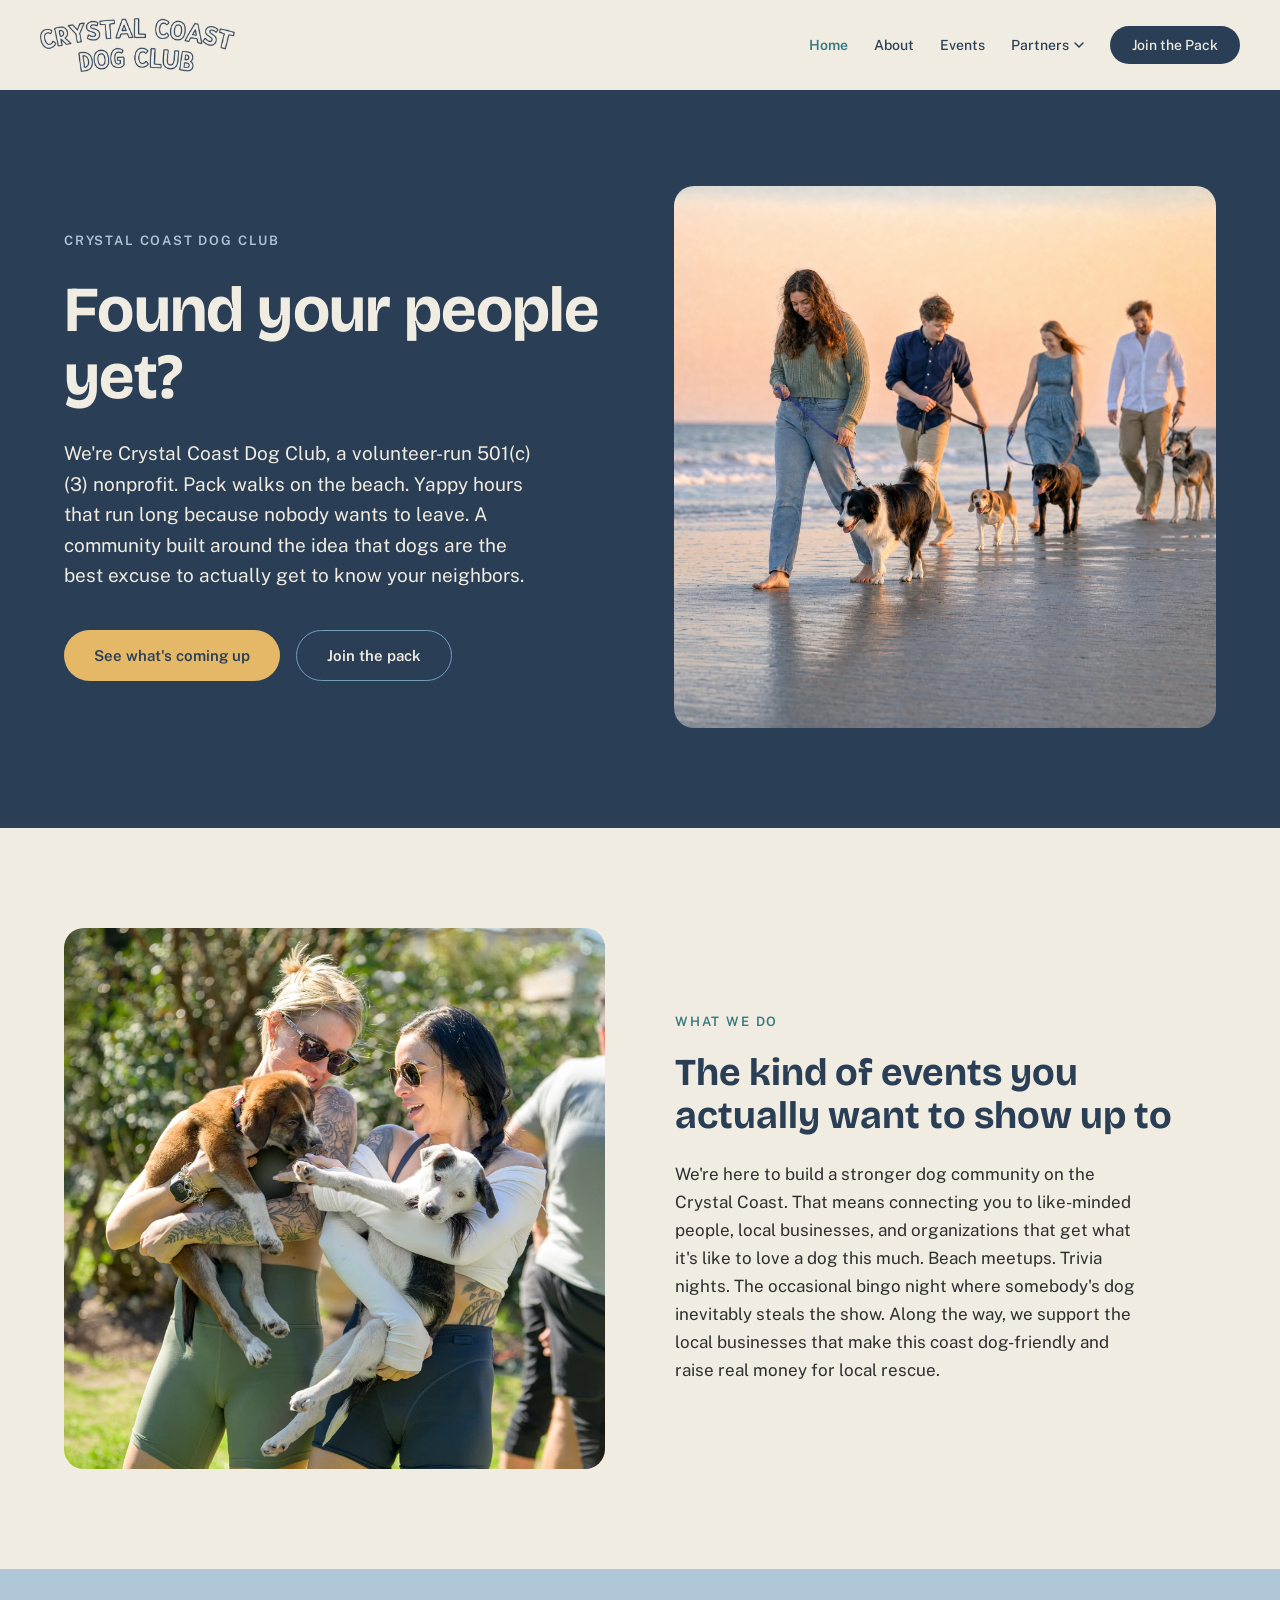
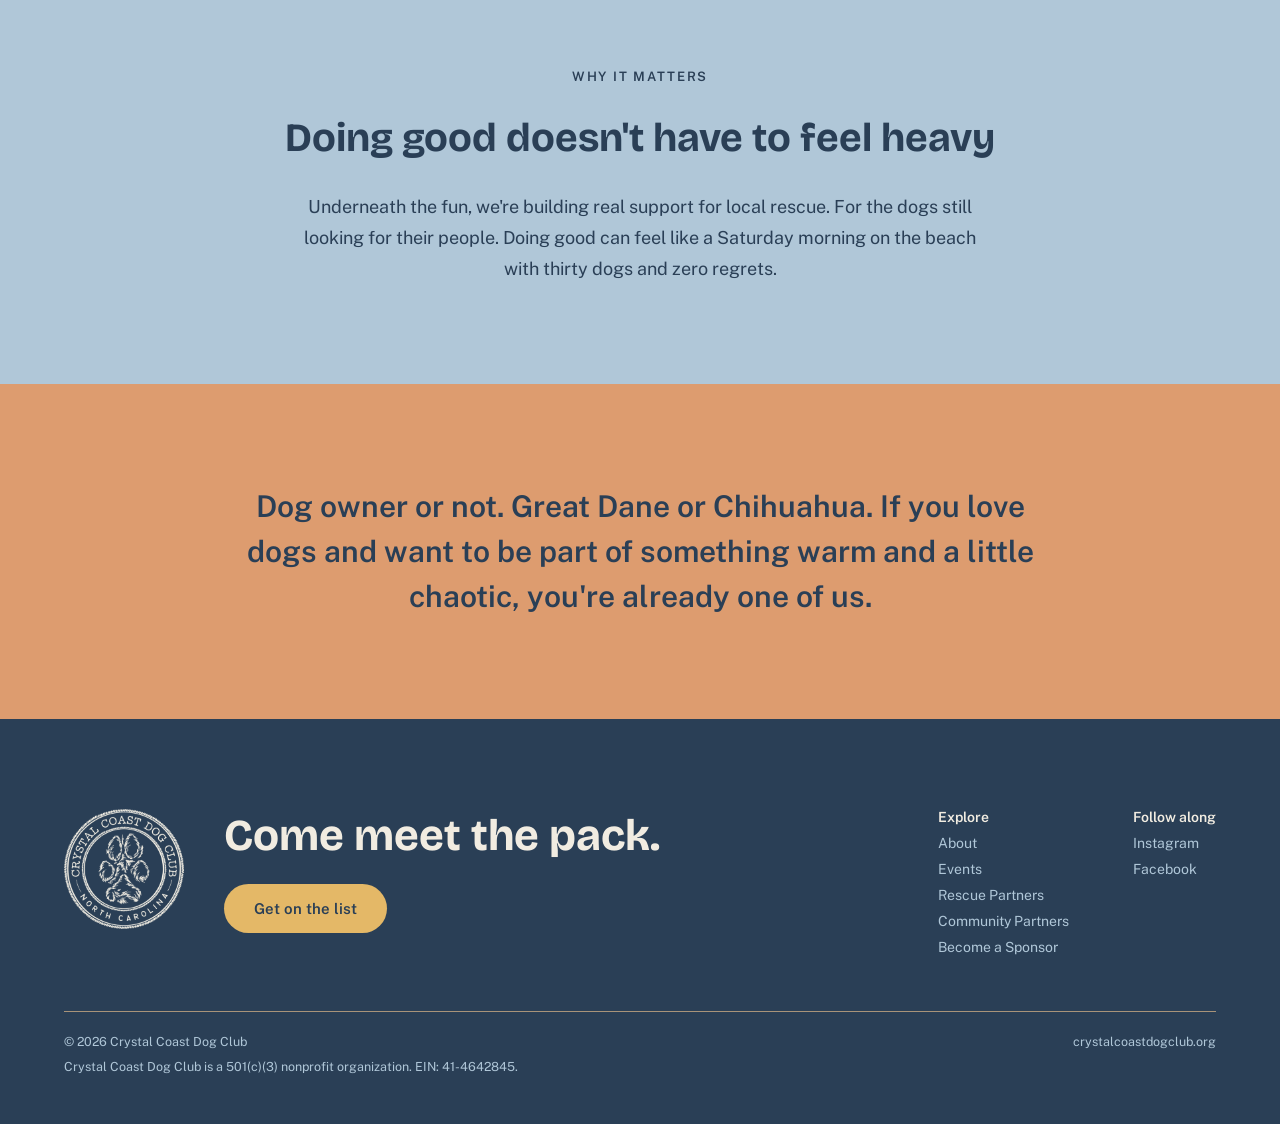
==== commit 11eef1ae: "Use the new logo set across the site - Header: Crystal Coast Dog Club wordmark - Footer: circular pa" ====
--- a/index.html
+++ b/index.html
@@ -8,12 +8,14 @@
 <link rel="preconnect" href="https://fonts.googleapis.com">
 <link href="https://fonts.googleapis.com/css2?family=Bricolage+Grotesque:opsz,wght@12..96,400;12..96,500;12..96,600;12..96,700&family=Public+Sans:wght@400;500;600&display=swap" rel="stylesheet">
 <link rel="stylesheet" href="css/style.css">
+<link rel="icon" type="image/png" href="assets/favicon.png">
+<link rel="apple-touch-icon" href="assets/apple-touch-icon.png">
 </head>
 <body>
 
 <header class="site-header">
   <a href="index.html" class="logo">
-    <img src="assets/logo-lighthouse.png" alt="Crystal Coast Dog Club" class="logo-img">
+    <img src="assets/logo-wordmark-navy.png" alt="Crystal Coast Dog Club" class="logo-img">
   </a>
   <nav class="nav">
     <span class="current">Home</span>
@@ -76,6 +78,7 @@
 
 <footer class="site-footer">
   <div class="footer-top">
+    <img src="assets/logo-badge-cream.png" alt="" class="footer-badge">
     <div class="footer-cta">
       <h2>Come meet the pack.</h2>
       <a href="join.html" class="btn btn-accent">Get on the list</a>
--- a/css/style.css
+++ b/css/style.css
@@ -105,7 +105,7 @@
   display: flex;
   align-items: center;
   justify-content: space-between;
-  padding: 14px 40px;
+  padding: 18px 40px;
   background: var(--cream);
   position: relative;
   z-index: 100;
@@ -326,6 +326,9 @@
 .name-link{ color: inherit; }
 .name-link:hover{ color: var(--teal); text-decoration: underline; }
 
-/* ---------- header logo (temporary lighthouse lockup) ---------- */
-.logo-img{ height: 112px; width: auto; display: block; }
-@media (max-width: 860px){ .logo-img{ height: 76px; } }
+/* ---------- logos ---------- */
+.logo-img{ height: 54px; width: auto; display: block; }
+@media (max-width: 860px){ .logo-img{ height: 42px; } }
+.footer-badge{ width: 120px; height: auto; }
+@media (max-width: 860px){ .footer-badge{ width: 96px; } }
+.footer-cta{ margin-right: auto; }
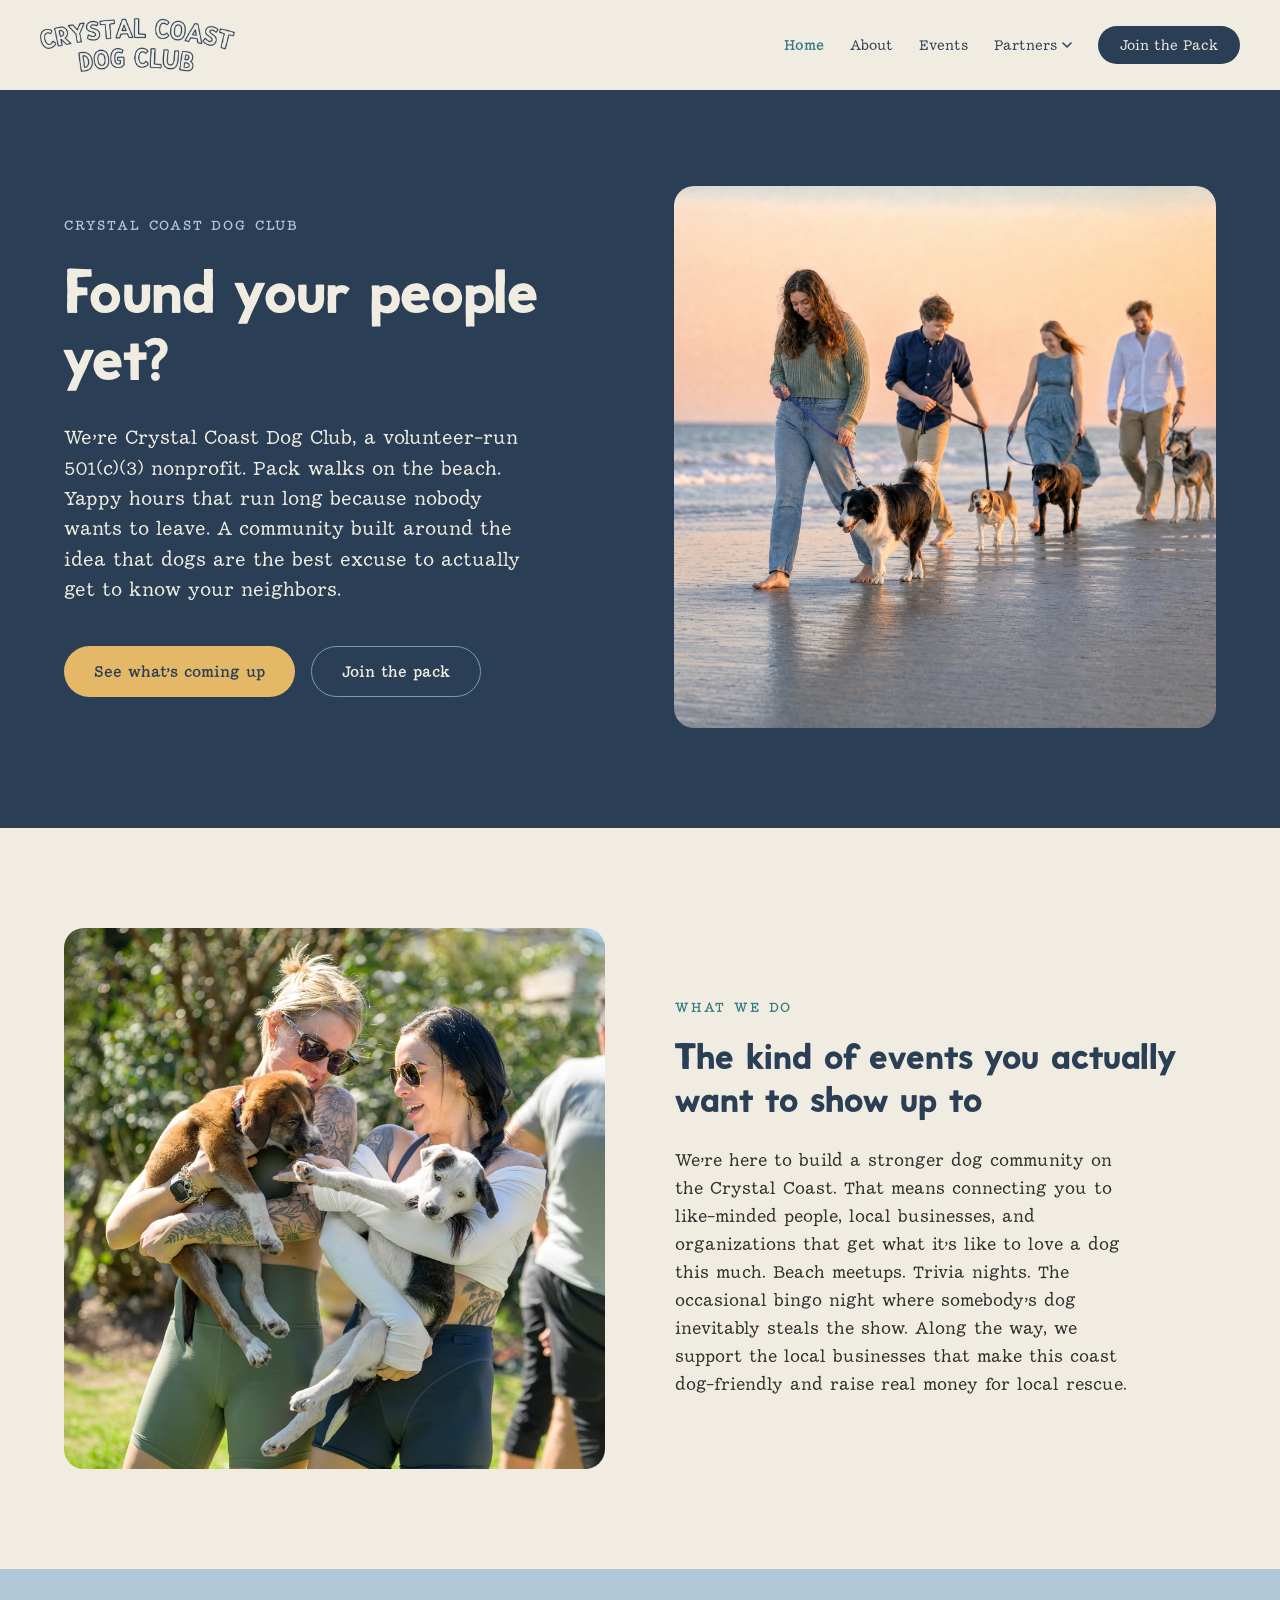
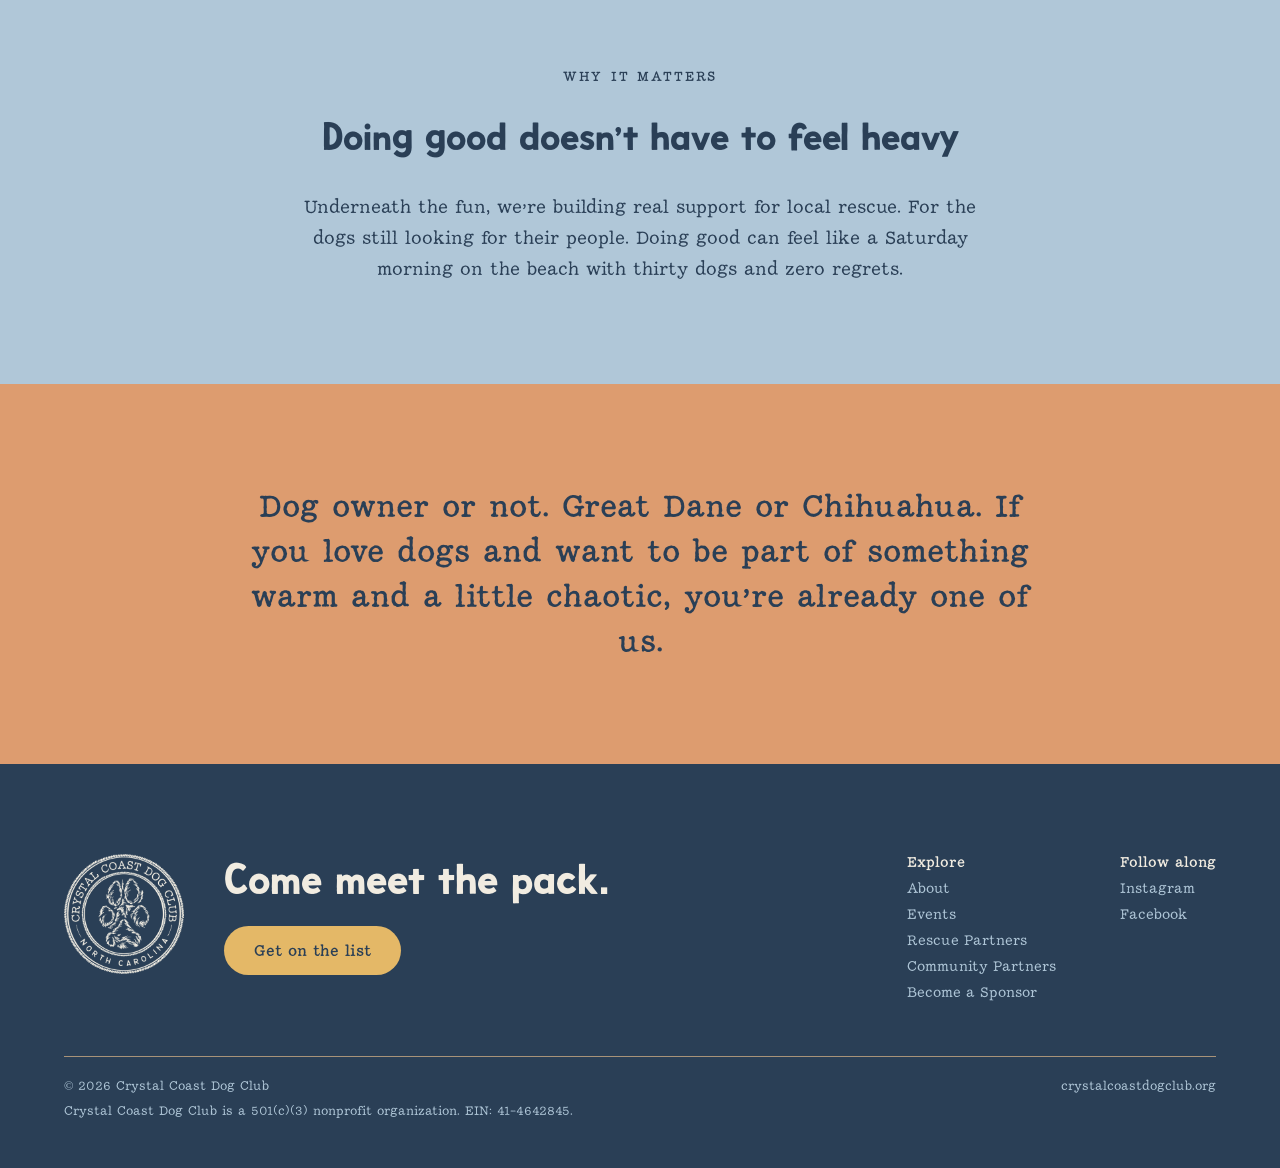
==== commit 23f66c09: "Switch site to Summerhouse Sans and Summerhouse Serif brand fonts Co-Authored-By: Claude Opus 5.5 <n" ====
--- a/index.html
+++ b/index.html
@@ -5,8 +5,8 @@
 <meta name="viewport" content="width=device-width, initial-scale=1">
 <title>Crystal Coast Dog Club | Found your people yet?</title>
 <meta name="description" content="Crystal Coast Dog Club is a volunteer-run 501(c)(3) nonprofit building community on the Crystal Coast through pack walks, yappy hours, and events that support local dog rescue.">
-<link rel="preconnect" href="https://fonts.googleapis.com">
-<link href="https://fonts.googleapis.com/css2?family=Bricolage+Grotesque:opsz,wght@12..96,400;12..96,500;12..96,600;12..96,700&family=Public+Sans:wght@400;500;600&display=swap" rel="stylesheet">
+<link rel="preload" href="fonts/summerhouse-sans.woff2" as="font" type="font/woff2" crossorigin>
+<link rel="preload" href="fonts/summerhouse-serif.woff2" as="font" type="font/woff2" crossorigin>
 <link rel="stylesheet" href="css/style.css">
 <link rel="icon" type="image/png" href="assets/favicon.png">
 <link rel="apple-touch-icon" href="assets/apple-touch-icon.png">
--- a/css/style.css
+++ b/css/style.css
@@ -1,5 +1,12 @@
 /* Crystal Coast Dog Club | shared styles
    Palette: Cultivating Culver brand suite (2026). See the CCDC Color Palette Guide. */
+
+/* ---------- brand fonts (Cultivating Culver brand suite) ---------- */
+@font-face{ font-family:'Summerhouse Sans'; src:url('../fonts/summerhouse-sans.woff2') format('woff2'); font-weight:100 900; font-style:normal; font-display:swap; }
+@font-face{ font-family:'Summerhouse Serif'; src:url('../fonts/summerhouse-serif.woff2') format('woff2'); font-weight:400; font-style:normal; font-display:swap; }
+@font-face{ font-family:'Summerhouse Serif'; src:url('../fonts/summerhouse-serif-bold.woff2') format('woff2'); font-weight:600 700; font-style:normal; font-display:swap; }
+@font-face{ font-family:'Summerhouse Script'; src:url('../fonts/summerhouse-script.woff2') format('woff2'); font-weight:400; font-style:normal; font-display:swap; }
+@font-face{ font-family:'Summerhouse Script'; src:url('../fonts/summerhouse-script-bold.woff2') format('woff2'); font-weight:700; font-style:normal; font-display:swap; }
 
 :root{
   --navy: #2A3F56;          /* Navy: loyalty and commitment */
@@ -12,8 +19,9 @@
   --taupe: #A89379;         /* Sandy taupe: stability and belonging */
   --charcoal: #2E2E2E;      /* Charcoal: strength and timelessness */
   --body-text: var(--charcoal);
-  --font-display: 'Bricolage Grotesque', sans-serif;
-  --font-body: 'Public Sans', sans-serif;
+  --font-display: 'Summerhouse Sans', 'Helvetica Neue', Arial, sans-serif;
+  --font-body: 'Summerhouse Serif', Georgia, serif;
+  --font-script: 'Summerhouse Script', cursive;
 }
 
 *{ box-sizing: border-box; }
@@ -332,3 +340,35 @@
 .footer-badge{ width: 120px; height: auto; }
 @media (max-width: 860px){ .footer-badge{ width: 96px; } }
 .footer-cta{ margin-right: auto; }
+
+/* ---------- sponsor name cards ---------- */
+.sponsor-name{
+  background: #FFFFFF;
+  border: 1px solid var(--taupe);
+  border-left: 5px solid var(--sunshine);
+  border-radius: 14px;
+  padding: 24px 26px;
+  font-family: var(--font-display);
+  font-weight: 600;
+  font-size: 20px;
+  line-height: 1.3;
+  color: var(--navy);
+  display: flex;
+  align-items: center;
+  min-height: 84px;
+}
+
+/* ---------- event cards ---------- */
+.event-grid{ align-items: stretch; }
+.event-card{ display:flex; flex-direction:column; border-radius:20px; overflow:hidden; background:var(--coastal-blue); }
+.event-card.humans-only{ background:var(--coral); }
+.event-card-img{ aspect-ratio:4/3; overflow:hidden; position:relative; }
+.event-card-img img{ width:100%; height:100%; object-fit:cover; display:block; }
+.event-tag{ position:absolute; left:16px; bottom:16px; background:var(--cream); color:var(--navy); box-shadow:0 2px 10px rgba(42,63,86,0.18); font-size:12px; font-weight:600; letter-spacing:0.06em; padding:6px 12px; border-radius:100px; white-space:nowrap; }
+.event-card-body{ flex:1; display:flex; flex-direction:column; gap:14px; padding:26px 28px 30px; color:var(--navy); }
+.event-when{ font-size:12px; font-weight:600; letter-spacing:0.14em; text-transform:uppercase; }
+.event-card h3{ font-family:var(--font-display); font-weight:700; font-size:30px; line-height:1.1; margin:4px 0 0; color:var(--navy); }
+.event-card p{ font-size:15.5px; line-height:1.6; margin:0 0 10px; }
+.event-card .btn{ margin-top:auto; }
+.spot-callout{ display:flex; align-items:center; justify-content:space-between; gap:32px; flex-wrap:wrap; background:var(--navy); border-radius:20px; padding:40px 44px; }
+@media (max-width: 560px){ .spot-callout{ padding:32px 26px; } }
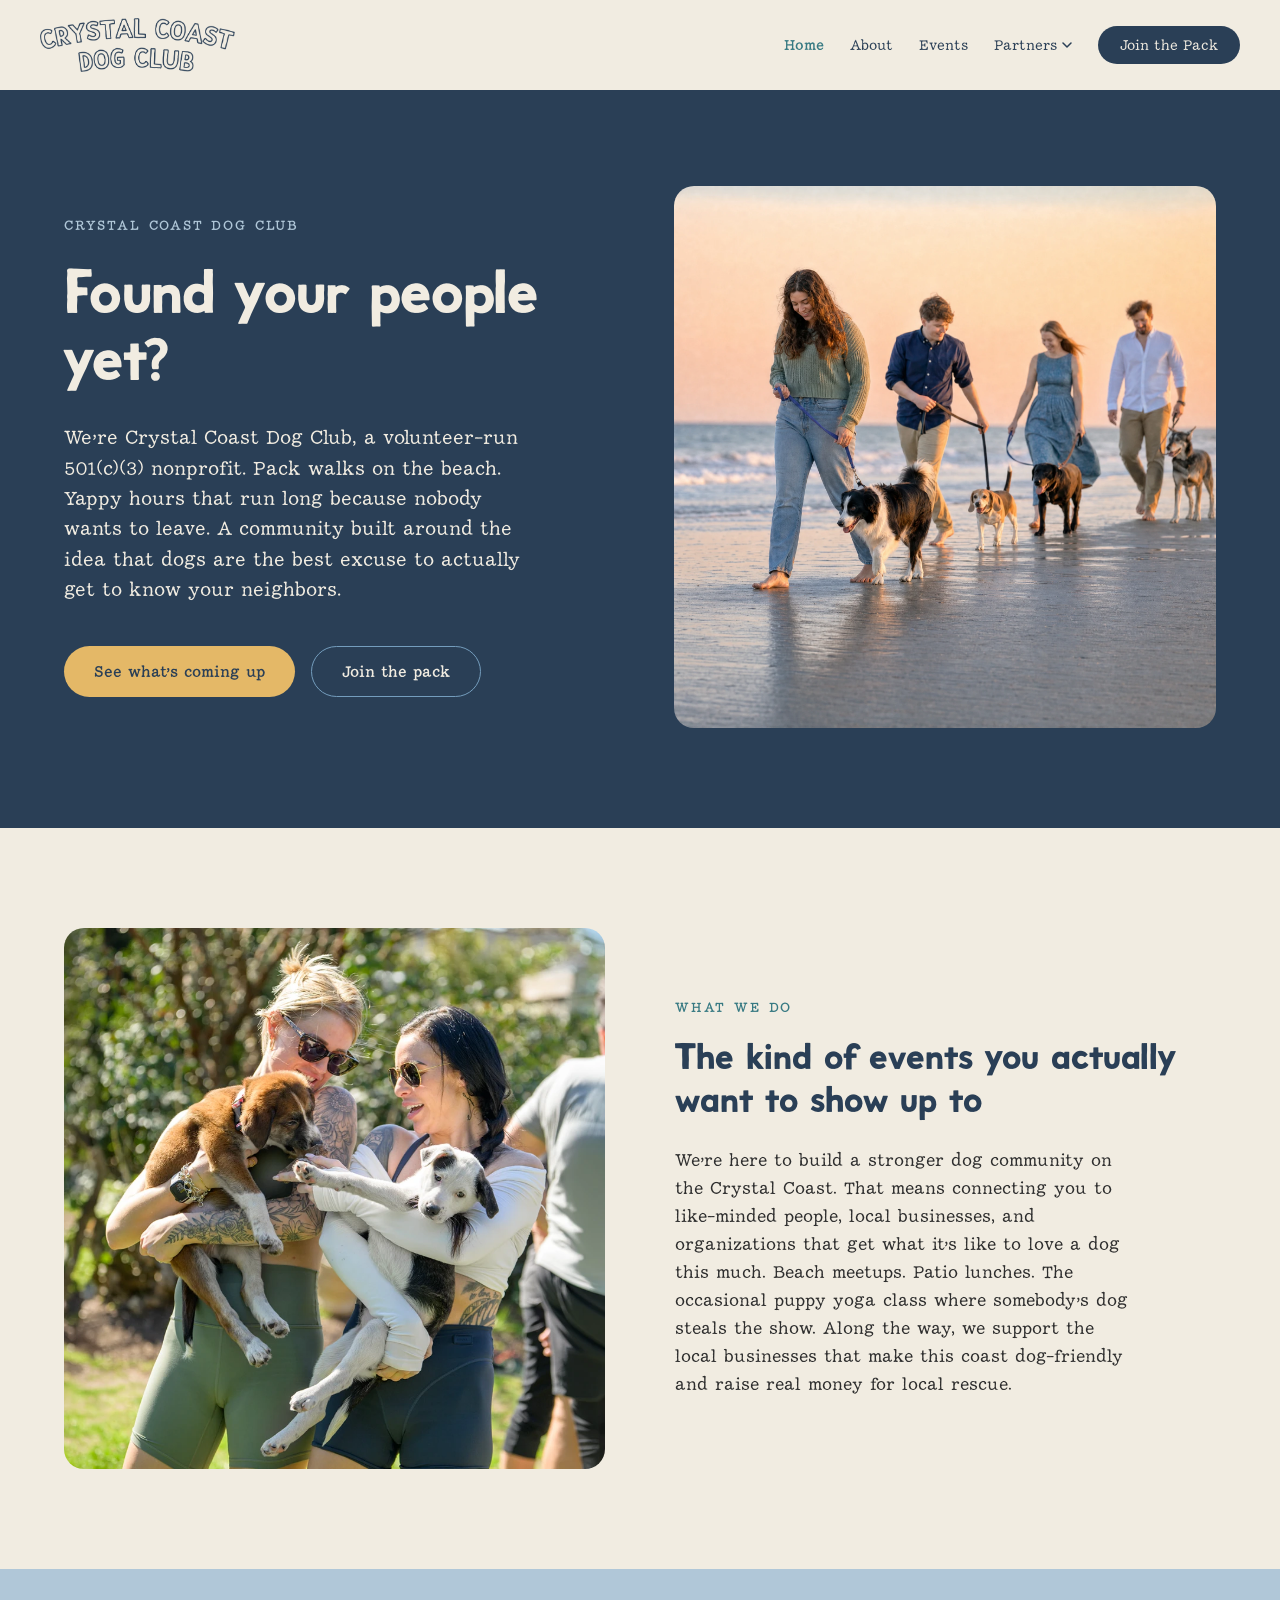
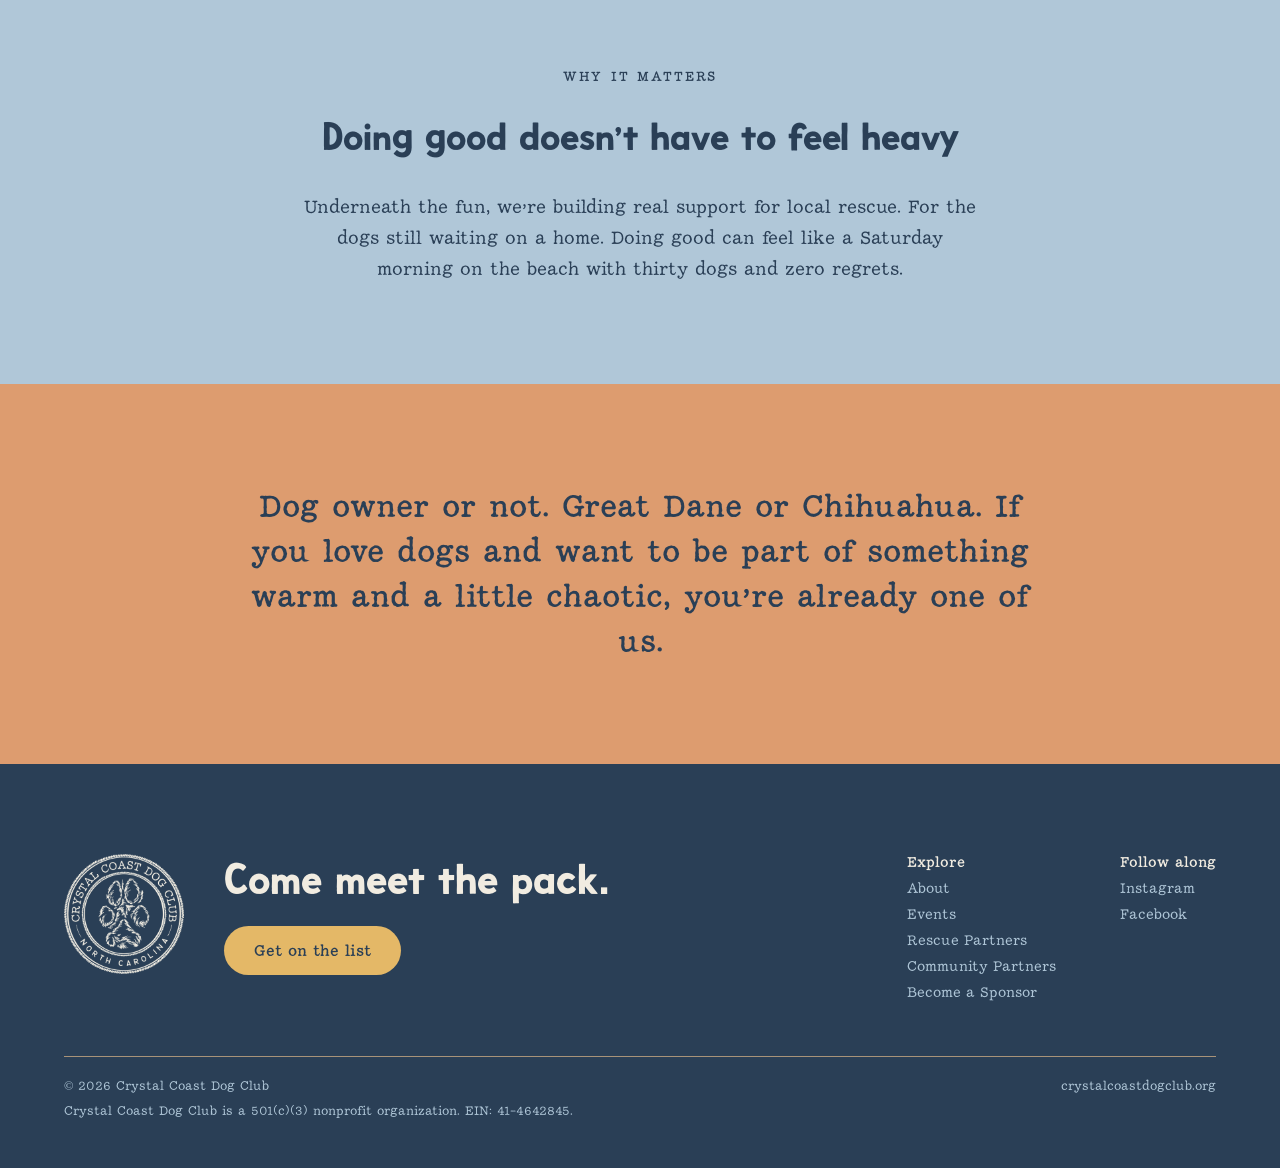
==== commit 759dfdf9: "Copy pass: remove outdated event references and trim repeated phrases Co-Authored-By: Claude Opus 5." ====
--- a/index.html
+++ b/index.html
@@ -62,14 +62,14 @@
   <div style="display:flex;flex-direction:column;gap:22px">
     <span class="eyebrow" style="color:var(--teal)">What we do</span>
     <h2 style="font-weight:700;font-size:38px;line-height:1.15;color:var(--navy)">The kind of events you actually want to show up to</h2>
-    <p style="font-size:17px;line-height:1.65;max-width:460px;margin:0">We're here to build a stronger dog community on the Crystal Coast. That means connecting you to like-minded people, local businesses, and organizations that get what it's like to love a dog this much. Beach meetups. Trivia nights. The occasional bingo night where somebody's dog inevitably steals the show. Along the way, we support the local businesses that make this coast dog-friendly and raise real money for local rescue.</p>
+    <p style="font-size:17px;line-height:1.65;max-width:460px;margin:0">We're here to build a stronger dog community on the Crystal Coast. That means connecting you to like-minded people, local businesses, and organizations that get what it's like to love a dog this much. Beach meetups. Patio lunches. The occasional puppy yoga class where somebody's dog steals the show. Along the way, we support the local businesses that make this coast dog-friendly and raise real money for local rescue.</p>
   </div>
 </section>
 
 <section class="section" style="background:var(--coastal-blue);display:flex;flex-direction:column;align-items:center;text-align:center;gap:30px">
   <span class="eyebrow" style="color:var(--navy)">Why it matters</span>
   <h2 style="font-weight:700;font-size:40px;line-height:1.2;color:var(--navy);max-width:760px">Doing good doesn't have to feel heavy</h2>
-  <p style="font-size:18px;line-height:1.7;color:var(--navy);max-width:680px;margin:0">Underneath the fun, we're building real support for local rescue. For the dogs still looking for their people. Doing good can feel like a Saturday morning on the beach with thirty dogs and zero regrets.</p>
+  <p style="font-size:18px;line-height:1.7;color:var(--navy);max-width:680px;margin:0">Underneath the fun, we're building real support for local rescue. For the dogs still waiting on a home. Doing good can feel like a Saturday morning on the beach with thirty dogs and zero regrets.</p>
 </section>
 
 <section class="section" style="background:var(--coral);display:flex;justify-content:center">
